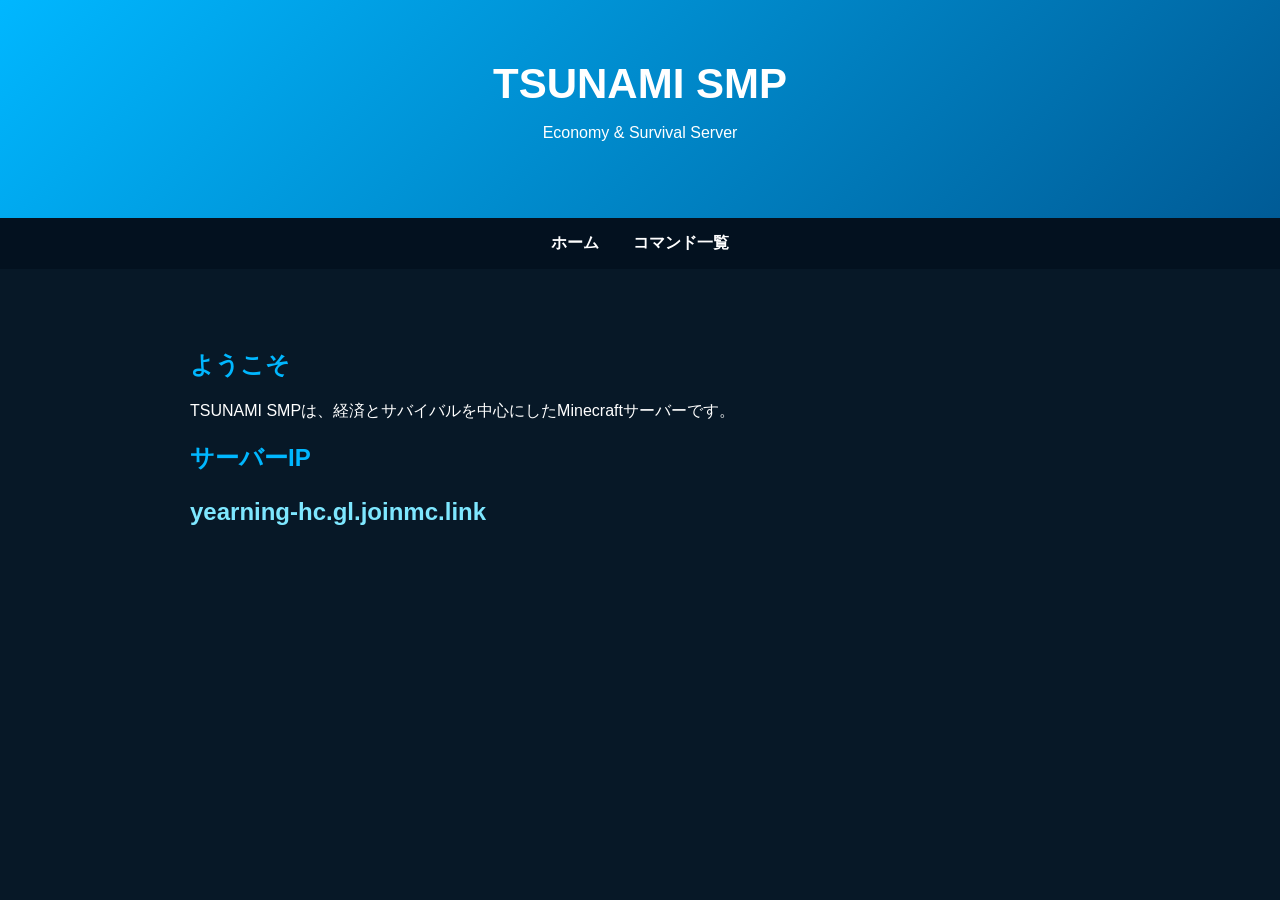
==== index.html @ c39509bc "Add files via upload" ====
<!DOCTYPE html>
<html lang="ja">
<head>
  <meta charset="UTF-8">
  <title>TSUNAMI SMP</title>
  <link rel="stylesheet" href="style.css">
</head>
<body>
  <header>
    <h1>TSUNAMI SMP</h1>
    <p>Economy & Survival Server</p>
  </header>

  <nav>
    <a href="index.html">ホーム</a>
    <a href="commands.html">コマンド一覧</a>
  </nav>

  <main>
    <h2>ようこそ</h2>
    <p>TSUNAMI SMPは、経済とサバイバルを中心にしたMinecraftサーバーです。</p>

    <h2>サーバーIP</h2>
    <p class="ip">yearning-hc.gl.joinmc.link</p>
  </main>
</body>
</html>
---- style.css ----
body {
  margin: 0;
  font-family: sans-serif;
  background: #071827;
  color: white;
}

header {
  text-align: center;
  padding: 60px 20px;
  background: linear-gradient(135deg, #00b7ff, #005b96);
}

header h1 {
  margin: 0;
  font-size: 42px;
}

nav {
  background: #03111f;
  padding: 15px;
  text-align: center;
}

nav a {
  color: white;
  margin: 0 15px;
  text-decoration: none;
  font-weight: bold;
}

main {
  max-width: 900px;
  margin: 40px auto;
  padding: 20px;
}

h2 {
  color: #00b7ff;
}

.ip {
  font-size: 24px;
  font-weight: bold;
  color: #7ee7ff;
}

table {
  width: 100%;
  border-collapse: collapse;
  background: #0b2438;
}

th, td {
  border: 1px solid #1e5b7a;
  padding: 12px;
}

th {
  background: #0077aa;
}
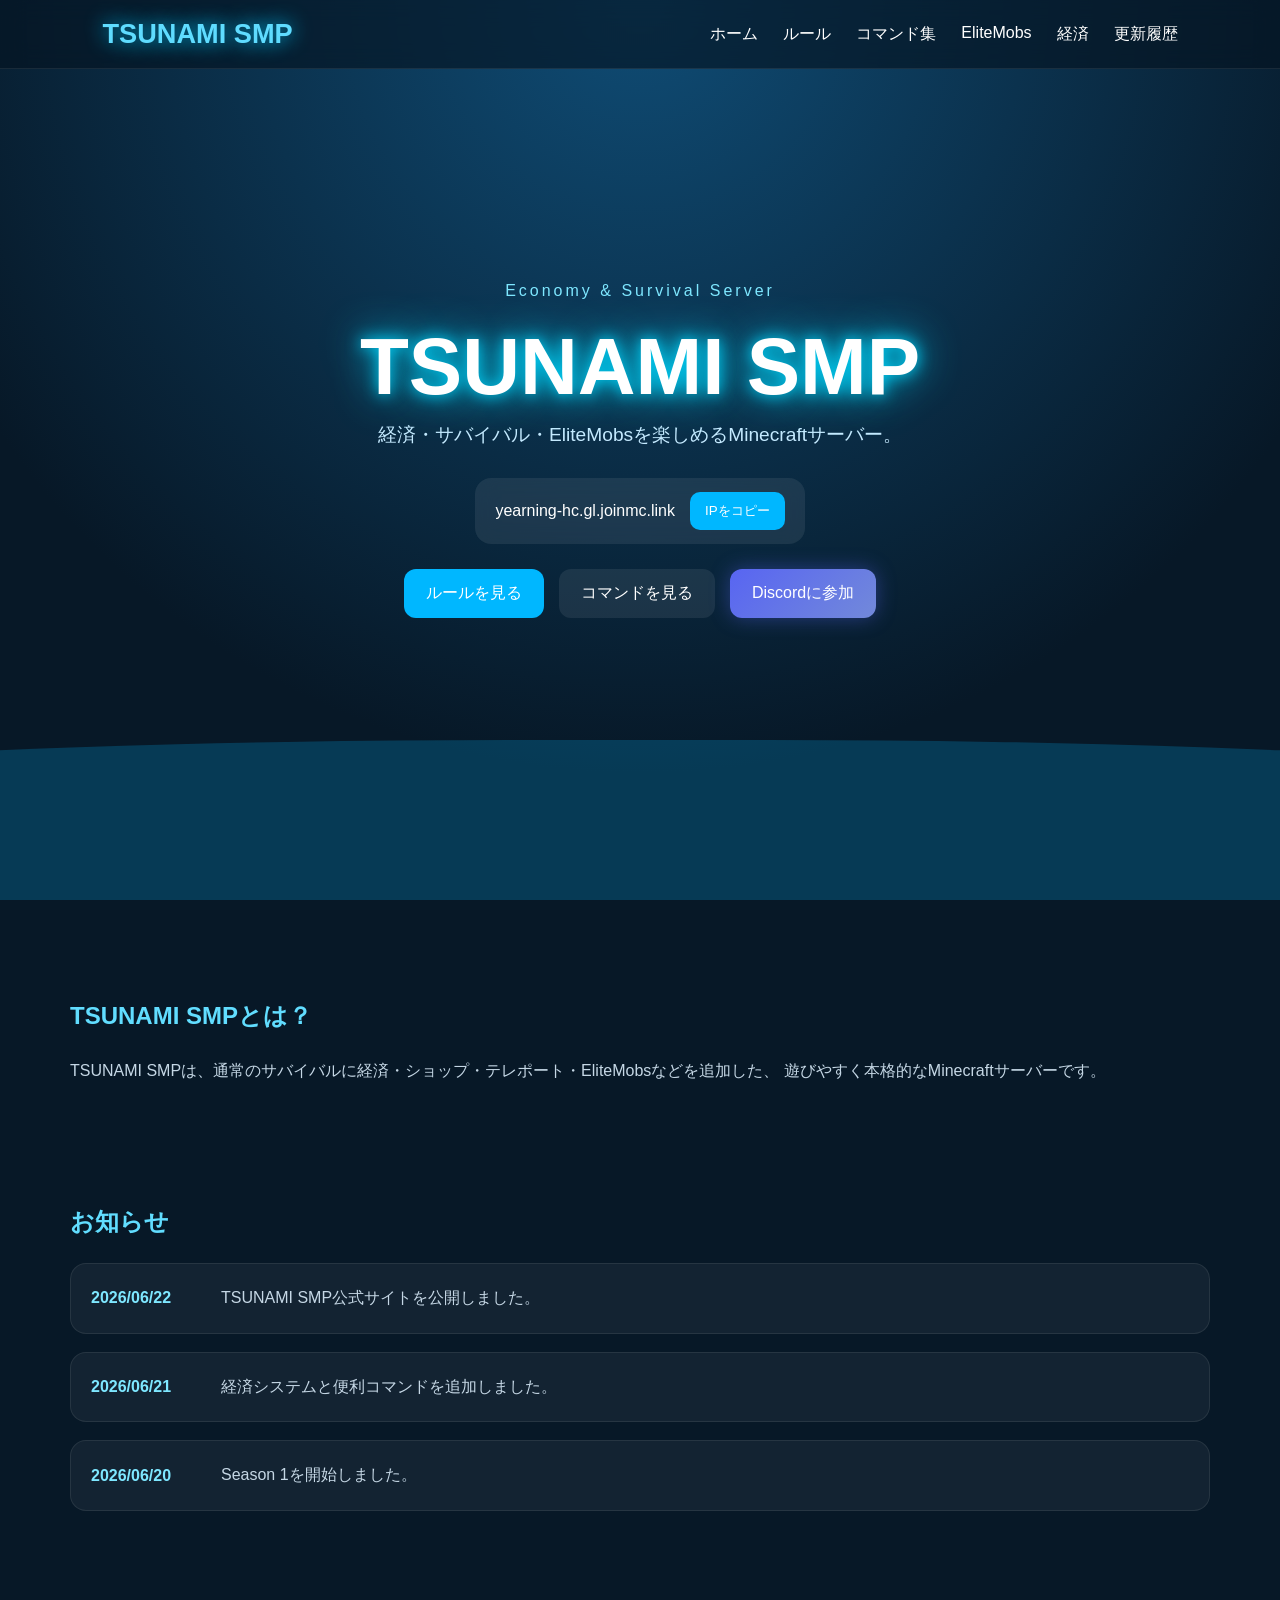
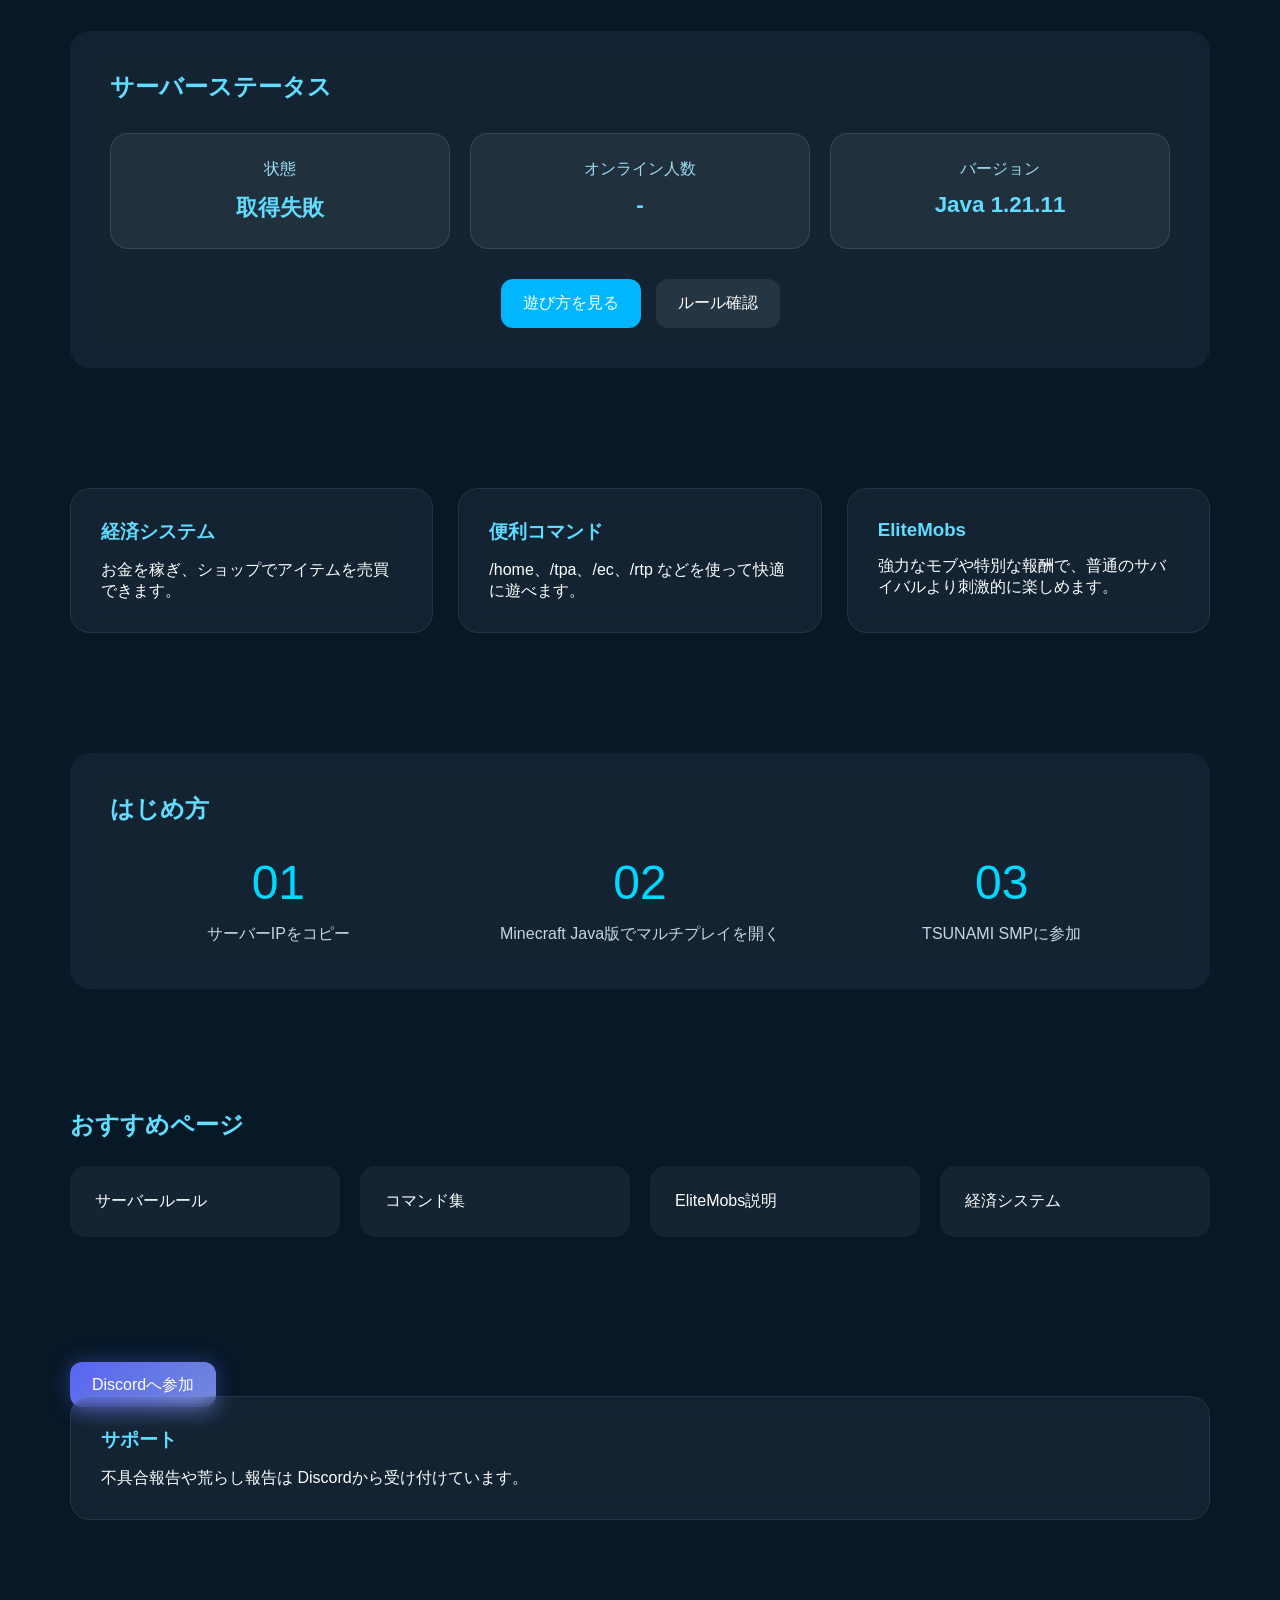
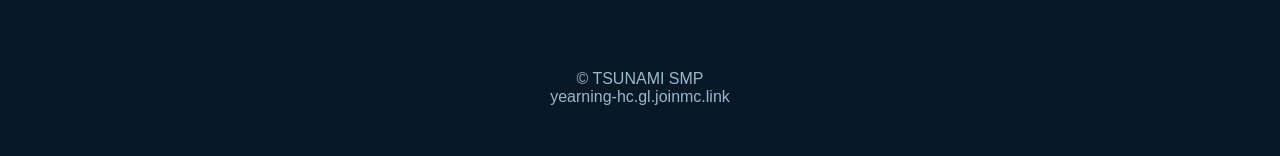
==== commit 4bbbaff1: "Add files via upload" ====
--- a/index.html
+++ b/index.html
@@ -2,26 +2,191 @@
 <html lang="ja">
 <head>
   <meta charset="UTF-8">
+  <meta name="viewport" content="width=device-width, initial-scale=1.0">
   <title>TSUNAMI SMP</title>
   <link rel="stylesheet" href="style.css">
 </head>
 <body>
-  <header>
-    <h1>TSUNAMI SMP</h1>
-    <p>Economy & Survival Server</p>
+
+  <header class="site-header">
+    <div class="logo">TSUNAMI SMP</div>
+
+    <nav class="nav">
+      <a href="index.html">ホーム</a>
+      <a href="rules.html">ルール</a>
+      <a href="commands.html">コマンド集</a>
+      <a href="elitemobs.html">EliteMobs</a>
+      <a href="economy.html">経済</a>
+      <a href="updates.html">更新履歴</a>
+    </nav>
   </header>
 
-  <nav>
-    <a href="index.html">ホーム</a>
-    <a href="commands.html">コマンド一覧</a>
-  </nav>
+  <section class="hero">
+    <div class="wave wave1"></div>
+    <div class="wave wave2"></div>
+
+    <div class="hero-content reveal">
+      <p class="server-label">Economy & Survival Server</p>
+      <h1>TSUNAMI SMP</h1>
+      <p class="hero-text">
+        経済・サバイバル・EliteMobsを楽しめるMinecraftサーバー。
+      </p>
+
+      <div class="ip-box">
+        <span id="server-ip">yearning-hc.gl.joinmc.link</span>
+        <button onclick="copyIP()">IPをコピー</button>
+      </div>
+
+      <div class="hero-buttons">
+    <a href="rules.html" class="btn primary">
+        ルールを見る
+    </a>
+
+    <a href="commands.html" class="btn secondary">
+        コマンドを見る
+    </a>
+
+    <a href="https://discord.gg/b72mPS58dR"
+       target="_blank"
+       class="btn discord-btn">
+        Discordに参加
+    </a></div>
+    </div>
+  </section>
 
   <main>
-    <h2>ようこそ</h2>
-    <p>TSUNAMI SMPは、経済とサバイバルを中心にしたMinecraftサーバーです。</p>
 
-    <h2>サーバーIP</h2>
-    <p class="ip">yearning-hc.gl.joinmc.link</p>
+    <section class="section reveal">
+      <h2>TSUNAMI SMPとは？</h2>
+      <p>
+        TSUNAMI SMPは、通常のサバイバルに経済・ショップ・テレポート・EliteMobsなどを追加した、
+        遊びやすく本格的なMinecraftサーバーです。
+      </p>
+    </section>
+
+<section class="section reveal">
+  <h2>お知らせ</h2>
+
+  <div class="news-box">
+    <div class="news-item">
+      <span>2026/06/22</span>
+      <p>TSUNAMI SMP公式サイトを公開しました。</p>
+    </div>
+
+    <div class="news-item">
+      <span>2026/06/21</span>
+      <p>経済システムと便利コマンドを追加しました。</p>
+    </div>
+
+    <div class="news-item">
+      <span>2026/06/20</span>
+      <p>Season 1を開始しました。</p>
+    </div>
+  </div>
+</section>
+
+<section class="section glass reveal">
+  <h2>サーバーステータス</h2>
+
+  <div class="status-grid">
+    <div class="status-card">
+      <span class="status-label">状態</span>
+      <strong id="server-status">取得中...</strong>
+    </div>
+
+    <div class="status-card">
+      <span class="status-label">オンライン人数</span>
+      <strong id="server-players">取得中...</strong>
+    </div>
+
+    <div class="status-card">
+      <span class="status-label">バージョン</span>
+      <strong>Java 1.21.11</strong>
+    </div>
+  </div>
+
+  <div class="join-actions">
+    <a href="commands.html" class="btn primary">遊び方を見る</a>
+    <a href="rules.html" class="btn secondary">ルール確認</a>
+  </div>
+</section>
+
+    <section class="cards">
+      <div class="card reveal">
+        <h3>経済システム</h3>
+        <p>お金を稼ぎ、ショップでアイテムを売買できます。</p>
+      </div>
+
+      <div class="card reveal">
+        <h3>便利コマンド</h3>
+        <p>/home、/tpa、/ec、/rtp などを使って快適に遊べます。</p>
+      </div>
+
+      <div class="card reveal">
+        <h3>EliteMobs</h3>
+        <p>強力なモブや特別な報酬で、普通のサバイバルより刺激的に楽しめます。</p>
+      </div>
+    </section>
+
+    <section class="section glass reveal">
+      <h2>はじめ方</h2>
+
+      <div class="steps">
+        <div>
+          <span>01</span>
+          <p>サーバーIPをコピー</p>
+        </div>
+        <div>
+          <span>02</span>
+          <p>Minecraft Java版でマルチプレイを開く</p>
+        </div>
+        <div>
+          <span>03</span>
+          <p>TSUNAMI SMPに参加</p>
+        </div>
+      </div>
+    </section>
+
+    <section class="section reveal">
+      <h2>おすすめページ</h2>
+
+      <div class="link-grid">
+        <a href="rules.html">サーバールール</a>
+        <a href="commands.html">コマンド集</a>
+        <a href="elitemobs.html">EliteMobs説明</a>
+        <a href="economy.html">経済システム</a>
+      </div>
+    </section>
+
+        <br>
+
+            <a href="https://discord.gg/b72mPS58dR"
+               target="_blank"
+               class="btn discord-btn">
+                Discordへ参加
+            </a>
+        </div>
+
+        <div class="card">
+            <h3>サポート</h3>
+
+            <p>
+                不具合報告や荒らし報告は
+                Discordから受け付けています。
+            </p>
+        </div>
+
+    </div>
+
+</section>
+
   </main>
+
+  <footer>
+    <p>© TSUNAMI SMP</p>
+    <p>yearning-hc.gl.joinmc.link</p>
+  </footer>
+
+  <script src="script.js"></script>
 </body>
 </html>
--- a/style.css
+++ b/style.css
@@ -1,61 +1,662 @@
+* {
+    margin: 0;
+    padding: 0;
+    box-sizing: border-box;
+}
+
+html {
+    scroll-behavior: smooth;
+}
+
 body {
-  margin: 0;
-  font-family: sans-serif;
-  background: #071827;
-  color: white;
-}
-
-header {
-  text-align: center;
-  padding: 60px 20px;
-  background: linear-gradient(135deg, #00b7ff, #005b96);
-}
-
-header h1 {
-  margin: 0;
-  font-size: 42px;
-}
-
-nav {
-  background: #03111f;
-  padding: 15px;
-  text-align: center;
-}
-
-nav a {
-  color: white;
-  margin: 0 15px;
-  text-decoration: none;
-  font-weight: bold;
-}
+    font-family: "Segoe UI", sans-serif;
+    background: #071827;
+    color: white;
+    overflow-x: hidden;
+}
+
+/* ===== ヘッダー ===== */
+
+.site-header {
+    position: fixed;
+    top: 0;
+    width: 100%;
+    backdrop-filter: blur(12px);
+    background: rgba(5, 20, 35, 0.65);
+    border-bottom: 1px solid rgba(255,255,255,0.08);
+    z-index: 1000;
+
+    display: flex;
+    justify-content: space-between;
+    align-items: center;
+
+    padding: 18px 8%;
+}
+
+.logo {
+    font-size: 1.7rem;
+    font-weight: bold;
+    color: #5fdcff;
+    text-shadow: 0 0 20px #00c8ff;
+}
+
+.nav {
+    display: flex;
+    gap: 25px;
+}
+
+.nav a {
+    text-decoration: none;
+    color: white;
+    transition: 0.3s;
+}
+
+.nav a:hover {
+    color: #5fdcff;
+}
+
+/* ===== ヒーロー ===== */
+
+.hero {
+    position: relative;
+    height: 100vh;
+
+    display: flex;
+    align-items: center;
+    justify-content: center;
+
+    text-align: center;
+
+    overflow: hidden;
+
+    background:
+        radial-gradient(circle at top, #0f4c75, #071827 70%);
+}
+
+.hero-content {
+    position: relative;
+    z-index: 10;
+}
+
+.server-label {
+    color: #7ee7ff;
+    letter-spacing: 3px;
+    margin-bottom: 15px;
+}
+
+.hero h1 {
+    font-size: 5rem;
+    margin-bottom: 15px;
+
+    text-shadow:
+        0 0 15px #00d9ff,
+        0 0 40px #00d9ff;
+}
+
+.hero-text {
+    color: #c5eaff;
+    font-size: 1.2rem;
+    margin-bottom: 30px;
+}
+
+/* ===== 波アニメーション ===== */
+
+.wave {
+    position: absolute;
+    width: 200%;
+    height: 220px;
+
+    left: -50%;
+    bottom: -60px;
+
+    border-radius: 45%;
+
+    background: rgba(0, 183, 255, 0.15);
+}
+
+.wave1 {
+    animation: waveMove 16s linear infinite;
+}
+
+.wave2 {
+    animation: waveMove 28s linear infinite reverse;
+    background: rgba(0, 183, 255, 0.08);
+}
+
+@keyframes waveMove {
+    from {
+        transform: rotate(0deg);
+    }
+
+    to {
+        transform: rotate(360deg);
+    }
+}
+
+/* ===== IPボックス ===== */
+
+.ip-box {
+    display: inline-flex;
+    gap: 15px;
+    align-items: center;
+
+    padding: 14px 20px;
+
+    border-radius: 16px;
+
+    background: rgba(255,255,255,0.08);
+    backdrop-filter: blur(10px);
+
+    margin-bottom: 25px;
+}
+
+.ip-box button {
+    border: none;
+    padding: 10px 15px;
+
+    border-radius: 10px;
+
+    background: #00b7ff;
+    color: white;
+    cursor: pointer;
+
+    transition: 0.3s;
+}
+
+.ip-box button:hover {
+    transform: scale(1.05);
+}
+
+/* ===== ボタン ===== */
+
+.hero-buttons {
+    display: flex;
+    justify-content: center;
+    gap: 15px;
+}
+
+.btn {
+    padding: 14px 22px;
+    border-radius: 12px;
+
+    text-decoration: none;
+    transition: 0.3s;
+}
+
+.primary {
+    background: #00b7ff;
+    color: white;
+}
+
+.secondary {
+    background: rgba(255,255,255,0.08);
+    color: white;
+}
+
+.btn:hover {
+    transform: translateY(-4px);
+}
+
+/* ===== メイン ===== */
 
 main {
-  max-width: 900px;
-  margin: 40px auto;
-  padding: 20px;
-}
-
-h2 {
-  color: #00b7ff;
-}
-
-.ip {
-  font-size: 24px;
-  font-weight: bold;
-  color: #7ee7ff;
-}
-
-table {
-  width: 100%;
-  border-collapse: collapse;
-  background: #0b2438;
-}
-
-th, td {
-  border: 1px solid #1e5b7a;
-  padding: 12px;
-}
-
-th {
-  background: #0077aa;
+    max-width: 1200px;
+    margin: auto;
+    padding: 100px 30px;
+}
+
+.section {
+    margin-bottom: 120px;
+}
+
+.section h2 {
+    margin-bottom: 25px;
+    color: #61ddff;
+}
+
+.section p {
+    color: #c5d7e5;
+    line-height: 1.8;
+}
+
+/* ===== カード ===== */
+
+.cards {
+    display: grid;
+    grid-template-columns: repeat(auto-fit,minmax(250px,1fr));
+    gap: 25px;
+
+    margin-bottom: 120px;
+}
+
+.card {
+    background: rgba(255,255,255,0.05);
+
+    backdrop-filter: blur(10px);
+
+    border: 1px solid rgba(255,255,255,0.08);
+
+    border-radius: 20px;
+
+    padding: 30px;
+
+    transition: 0.3s;
+}
+
+.card:hover {
+    transform: translateY(-8px);
+}
+
+.card h3 {
+    margin-bottom: 15px;
+    color: #5fdcff;
+}
+
+/* ===== ガラスUI ===== */
+
+.glass {
+    background: rgba(255,255,255,0.05);
+
+    backdrop-filter: blur(12px);
+
+    border-radius: 20px;
+
+    padding: 40px;
+}
+
+/* ===== ステップ ===== */
+
+.steps {
+    display: flex;
+    justify-content: space-between;
+    gap: 25px;
+    margin-top: 30px;
+}
+
+.steps div {
+    flex: 1;
+    text-align: center;
+}
+
+.steps span {
+    font-size: 3rem;
+    color: #00d9ff;
+    display: block;
+    margin-bottom: 10px;
+}
+
+/* ===== リンク ===== */
+
+.link-grid {
+    display: grid;
+    grid-template-columns: repeat(auto-fit,minmax(250px,1fr));
+    gap: 20px;
+}
+
+.link-grid a {
+    text-decoration: none;
+    color: white;
+
+    background: rgba(255,255,255,0.05);
+
+    border-radius: 15px;
+
+    padding: 25px;
+
+    transition: 0.3s;
+}
+
+.link-grid a:hover {
+    transform: translateY(-5px);
+    background: rgba(0,183,255,0.15);
+}
+
+/* ===== フッター ===== */
+
+footer {
+    text-align: center;
+    padding: 50px;
+
+    color: #9ab8d0;
+}
+
+/* ===== スクロールアニメーション ===== */
+
+.reveal {
+    opacity: 0;
+    transform: translateY(50px);
+    transition: 1s;
+}
+
+.reveal.active {
+    opacity: 1;
+    transform: translateY(0);
+}
+
+/* ===== スマホ ===== */
+
+@media(max-width:900px) {
+
+    .hero h1 {
+        font-size: 3rem;
+    }
+
+    .steps {
+        flex-direction: column;
+    }
+
+    .nav {
+        display: none;
+    }
+
+}
+
+/* ===== Command Page ===== */
+
+.command-search {
+
+    width: 100%;
+    padding: 16px;
+
+    border: none;
+    border-radius: 12px;
+
+    background: rgba(255,255,255,0.08);
+    color: white;
+
+    font-size: 1rem;
+
+    outline: none;
+}
+
+.command-grid {
+
+    display: grid;
+
+    grid-template-columns:
+    repeat(auto-fit,minmax(250px,1fr));
+
+    gap: 20px;
+}
+
+.command-card {
+
+    background:
+    rgba(255,255,255,0.05);
+
+    border:
+    1px solid rgba(255,255,255,0.08);
+
+    border-radius: 18px;
+
+    padding: 25px;
+
+    transition: 0.3s;
+}
+
+.command-card:hover {
+
+    transform: translateY(-6px);
+
+    background:
+    rgba(0,183,255,0.15);
+}
+
+.command-card h3 {
+
+    color: #5fdcff;
+    margin-bottom: 10px;
+}
+
+/* ===== Server Status ===== */
+
+.status-grid {
+    display: grid;
+    grid-template-columns: repeat(auto-fit,minmax(220px,1fr));
+    gap: 20px;
+    margin-top: 30px;
+}
+
+.status-card {
+    background: rgba(255,255,255,0.06);
+    border: 1px solid rgba(255,255,255,0.1);
+    border-radius: 18px;
+    padding: 25px;
+    text-align: center;
+    transition: 0.3s;
+}
+
+.status-card:hover {
+    transform: translateY(-6px);
+    background: rgba(0,183,255,0.14);
+}
+
+.status-label {
+    display: block;
+    color: #9edff5;
+    margin-bottom: 12px;
+}
+
+.status-card strong {
+    font-size: 1.4rem;
+    color: #5fdcff;
+}
+
+.join-actions {
+    margin-top: 30px;
+    display: flex;
+    gap: 15px;
+    justify-content: center;
+    flex-wrap: wrap;
+}
+
+/* ===== Features ===== */
+
+.feature-grid {
+    display: grid;
+    grid-template-columns: repeat(auto-fit,minmax(260px,1fr));
+    gap: 25px;
+}
+
+.feature-card {
+    position: relative;
+    overflow: hidden;
+
+    background: rgba(255,255,255,0.05);
+    border: 1px solid rgba(255,255,255,0.08);
+    border-radius: 22px;
+
+    padding: 35px;
+
+    transition: 0.35s;
+}
+
+.feature-card::before {
+    content: "";
+
+    position: absolute;
+    top: -50%;
+    left: -50%;
+
+    width: 200%;
+    height: 200%;
+
+    background: linear-gradient(
+        120deg,
+        transparent,
+        rgba(0,183,255,0.18),
+        transparent
+    );
+
+    transform: rotate(25deg) translateX(-100%);
+    transition: 0.6s;
+}
+
+.feature-card:hover::before {
+    transform: rotate(25deg) translateX(100%);
+}
+
+.feature-card:hover {
+    transform: translateY(-8px);
+}
+
+.feature-icon {
+    font-size: 2.4rem;
+    margin-bottom: 15px;
+}
+
+.feature-card h3 {
+    color: #5fdcff;
+    margin-bottom: 12px;
+}
+
+/* ===== Beginner Guide ===== */
+
+.guide-list {
+    display: grid;
+    gap: 18px;
+    margin-top: 25px;
+}
+
+.guide-list div {
+    background: rgba(255,255,255,0.05);
+    border-left: 4px solid #00b7ff;
+    border-radius: 14px;
+
+    padding: 20px;
+
+    transition: 0.3s;
+}
+
+.guide-list div:hover {
+    transform: translateX(8px);
+    background: rgba(0,183,255,0.12);
+}
+
+.guide-list h3 {
+    color: #5fdcff;
+    margin-bottom: 8px;
+}
+
+/* ===== News ===== */
+
+.news-box {
+    display: grid;
+    gap: 18px;
+}
+
+.news-item {
+    display: flex;
+    gap: 20px;
+    align-items: center;
+
+    background: rgba(255,255,255,0.05);
+    border: 1px solid rgba(255,255,255,0.08);
+    border-radius: 16px;
+
+    padding: 20px;
+
+    transition: 0.3s;
+}
+
+.news-item:hover {
+    transform: translateY(-5px);
+    background: rgba(0,183,255,0.12);
+}
+
+.news-item span {
+    color: #7ee7ff;
+    font-weight: bold;
+    min-width: 110px;
+}
+
+@media(max-width:700px) {
+    .news-item {
+        flex-direction: column;
+        align-items: flex-start;
+    }
+}
+
+/* ===== Discord Button ===== */
+
+.discord-btn {
+
+    background:
+    linear-gradient(
+        135deg,
+        #5865F2,
+        #7289DA
+    );
+
+    color: white;
+
+    box-shadow:
+    0 0 20px rgba(88,101,242,0.4);
+}
+
+.discord-btn:hover {
+
+    transform:
+    translateY(-4px);
+
+    box-shadow:
+    0 0 35px rgba(88,101,242,0.7);
+}
+
+/* ===== 下層ページ共通 ===== */
+
+.page-hero {
+    position: relative;
+    min-height: 55vh;
+
+    display: flex;
+    align-items: center;
+    justify-content: center;
+
+    text-align: center;
+
+    background:
+        radial-gradient(circle at top, #0f4c75, #071827 75%);
+}
+
+/* ===== ルールページ ===== */
+
+.rule-list {
+    display: grid;
+    gap: 20px;
+}
+
+.rule-item {
+    background: rgba(255,255,255,0.05);
+
+    border: 1px solid rgba(255,255,255,0.08);
+
+    border-radius: 16px;
+
+    padding: 25px;
+
+    transition: 0.3s;
+}
+
+.rule-item:hover {
+    transform: translateX(8px);
+    background: rgba(0,183,255,0.12);
+}
+
+.rule-item h3 {
+    color: #5fdcff;
+    margin-bottom: 10px;
+}
+
+.normal-list {
+    list-style: none;
+    display: grid;
+    gap: 15px;
+}
+
+.normal-list li {
+    background: rgba(255,255,255,0.05);
+    border-left: 4px solid #00b7ff;
+    padding: 15px 20px;
+    border-radius: 10px;
 }
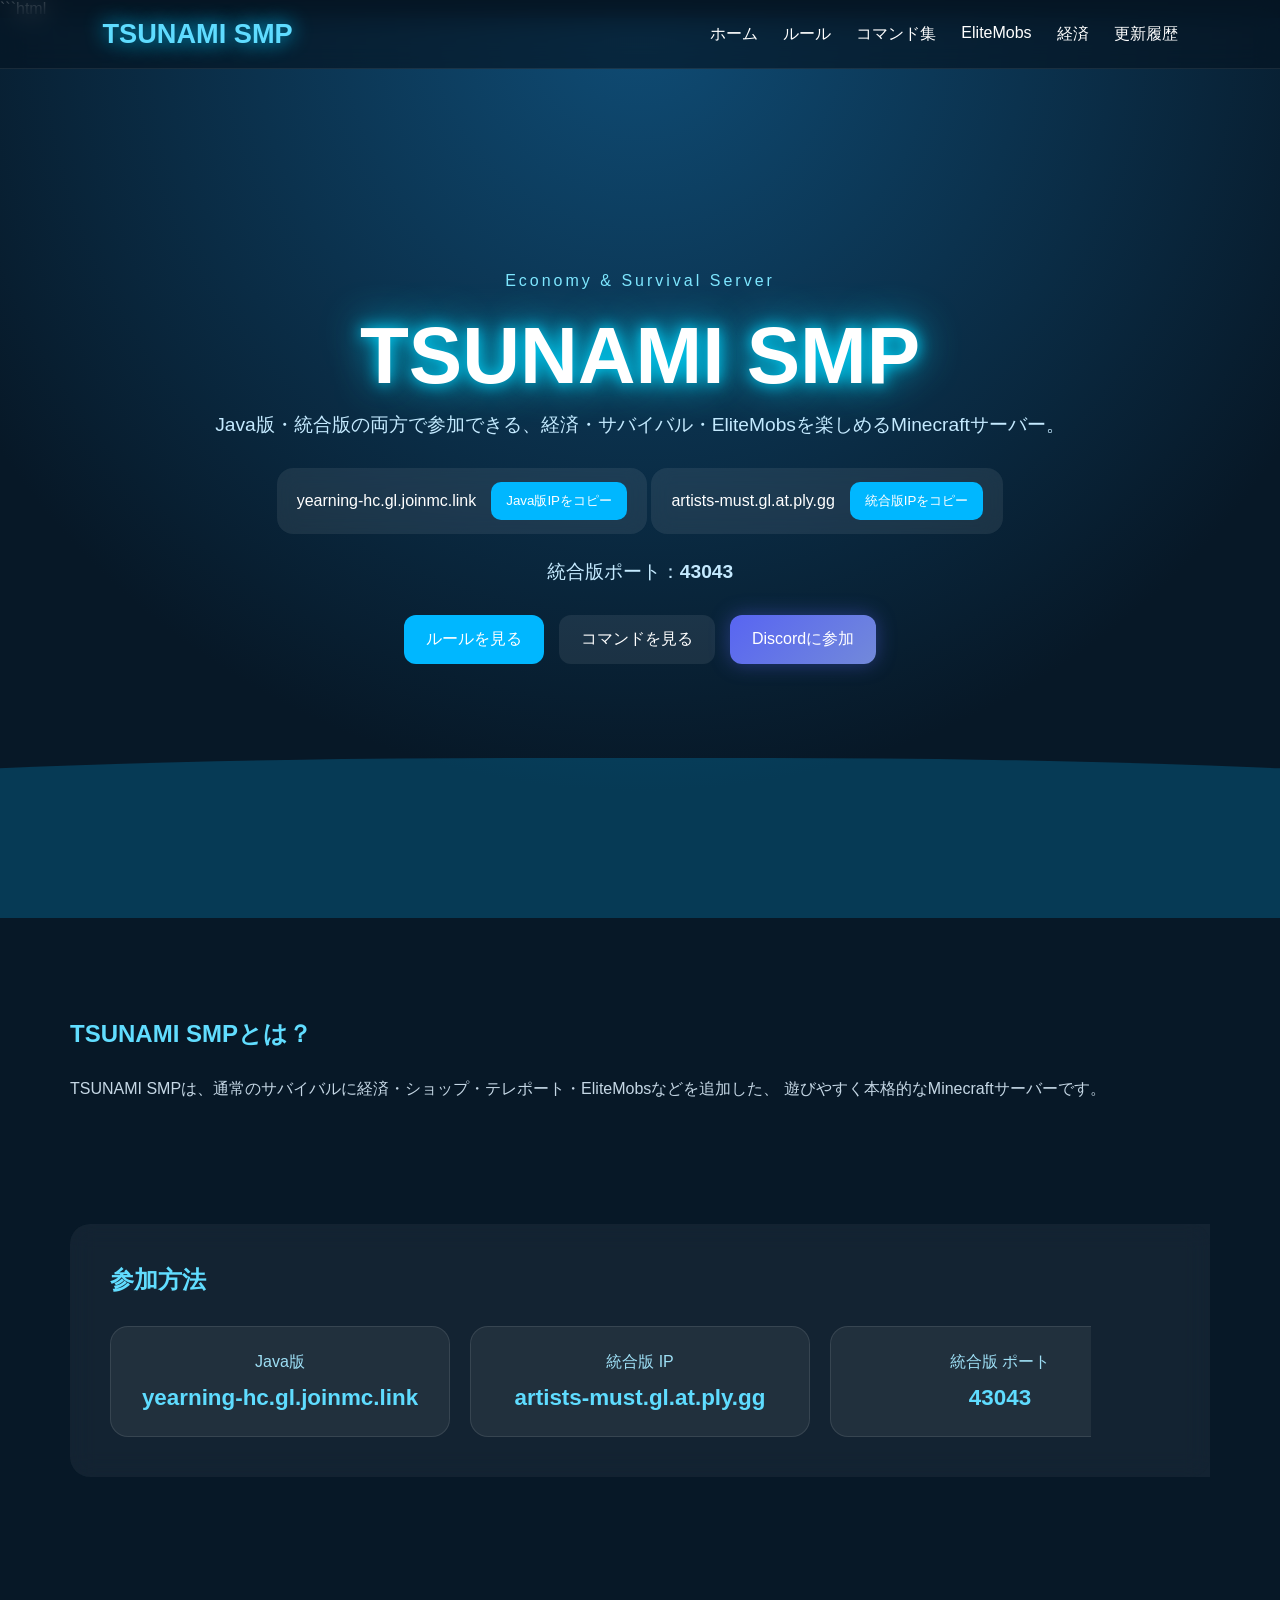
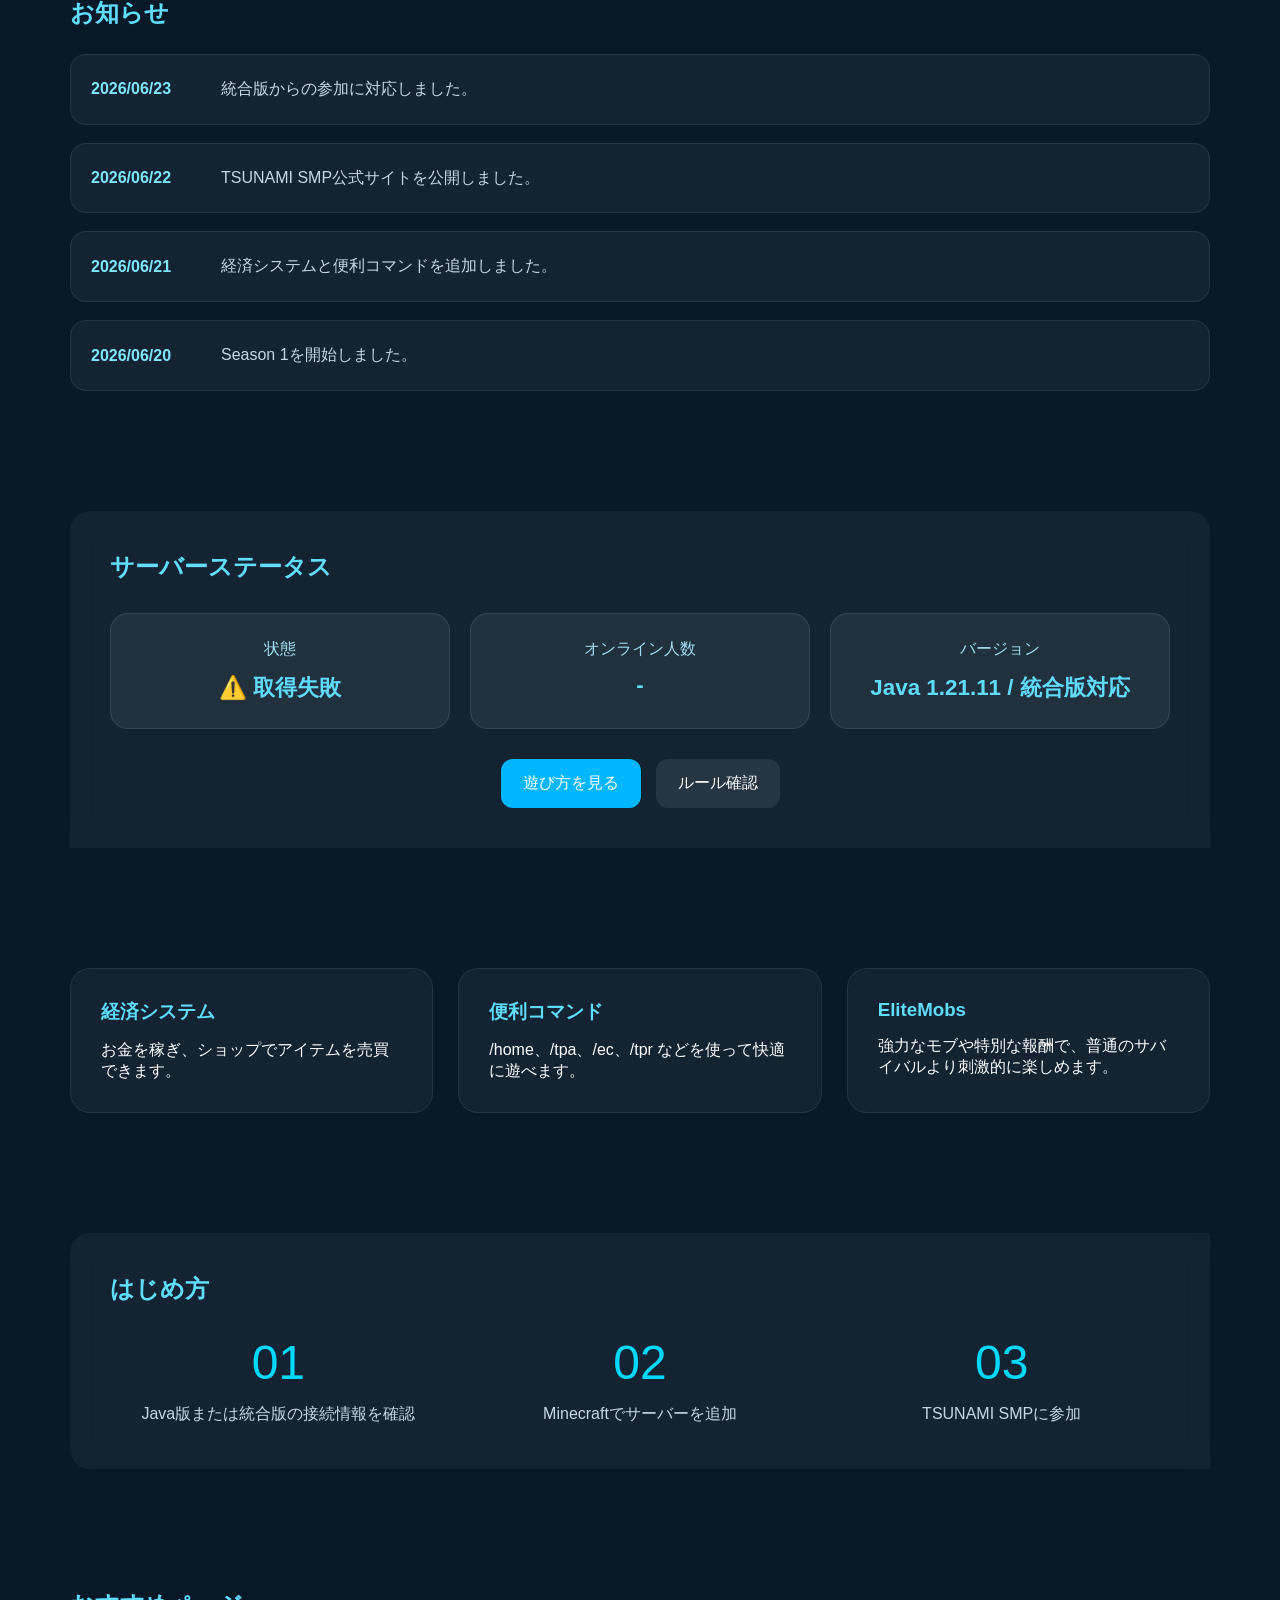
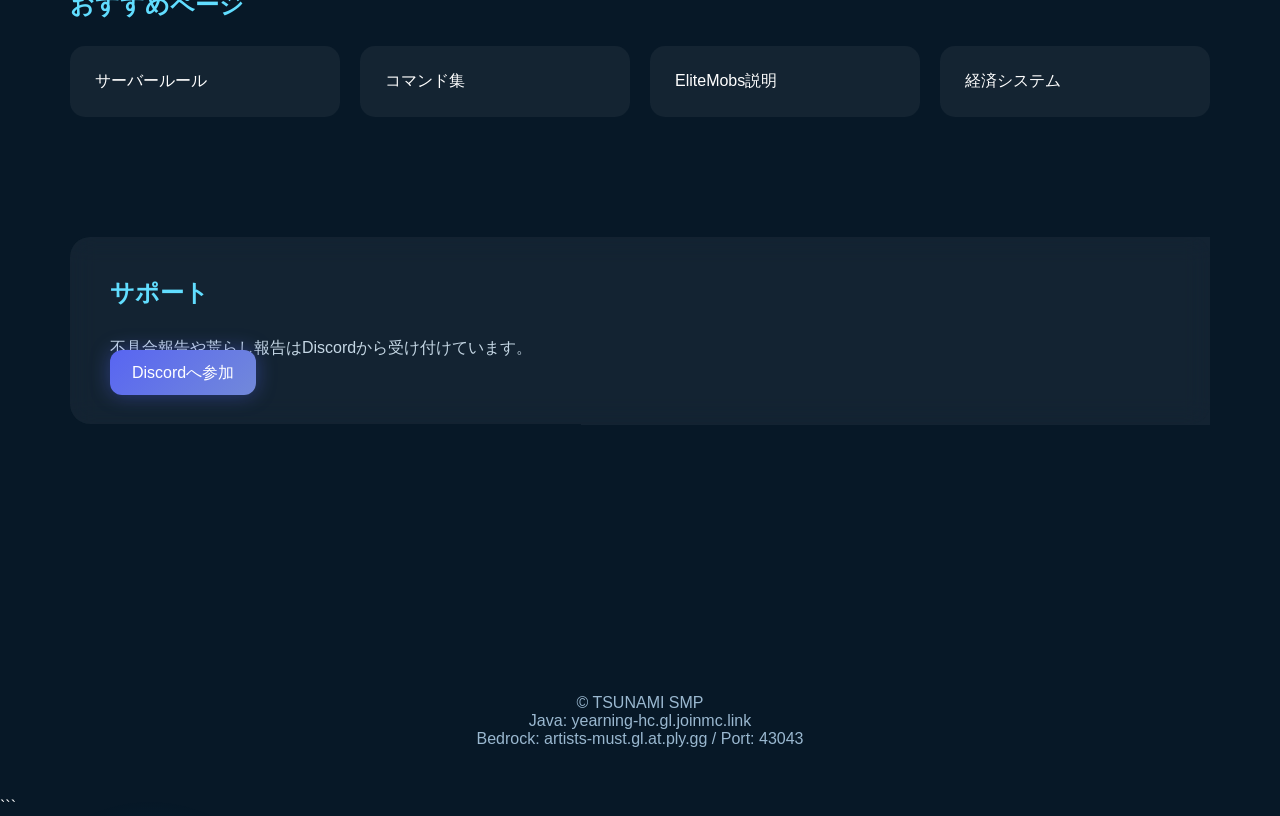
==== commit 6441aa1e: "Add files via upload" ====
--- a/index.html
+++ b/index.html
@@ -1,3 +1,4 @@
+```html
 <!DOCTYPE html>
 <html lang="ja">
 <head>
@@ -29,28 +30,28 @@
       <p class="server-label">Economy & Survival Server</p>
       <h1>TSUNAMI SMP</h1>
       <p class="hero-text">
-        経済・サバイバル・EliteMobsを楽しめるMinecraftサーバー。
+        Java版・統合版の両方で参加できる、経済・サバイバル・EliteMobsを楽しめるMinecraftサーバー。
       </p>
 
       <div class="ip-box">
         <span id="server-ip">yearning-hc.gl.joinmc.link</span>
-        <button onclick="copyIP()">IPをコピー</button>
-      </div>
+        <button onclick="copyIP()">Java版IPをコピー</button>
+      </div>
+
+      <div class="ip-box">
+        <span id="bedrock-ip">artists-must.gl.at.ply.gg</span>
+        <button onclick="copyBedrockIP()">統合版IPをコピー</button>
+      </div>
+
+      <p class="hero-text">
+        統合版ポート：<strong>43043</strong>
+      </p>
 
       <div class="hero-buttons">
-    <a href="rules.html" class="btn primary">
-        ルールを見る
-    </a>
-
-    <a href="commands.html" class="btn secondary">
-        コマンドを見る
-    </a>
-
-    <a href="https://discord.gg/b72mPS58dR"
-       target="_blank"
-       class="btn discord-btn">
-        Discordに参加
-    </a></div>
+        <a href="rules.html" class="btn primary">ルールを見る</a>
+        <a href="commands.html" class="btn secondary">コマンドを見る</a>
+        <a href="https://discord.gg/b72mPS58dR" target="_blank" class="btn discord-btn">Discordに参加</a>
+      </div>
     </div>
   </section>
 
@@ -64,52 +65,78 @@
       </p>
     </section>
 
-<section class="section reveal">
-  <h2>お知らせ</h2>
-
-  <div class="news-box">
-    <div class="news-item">
-      <span>2026/06/22</span>
-      <p>TSUNAMI SMP公式サイトを公開しました。</p>
-    </div>
-
-    <div class="news-item">
-      <span>2026/06/21</span>
-      <p>経済システムと便利コマンドを追加しました。</p>
-    </div>
-
-    <div class="news-item">
-      <span>2026/06/20</span>
-      <p>Season 1を開始しました。</p>
-    </div>
-  </div>
-</section>
-
-<section class="section glass reveal">
-  <h2>サーバーステータス</h2>
-
-  <div class="status-grid">
-    <div class="status-card">
-      <span class="status-label">状態</span>
-      <strong id="server-status">取得中...</strong>
-    </div>
-
-    <div class="status-card">
-      <span class="status-label">オンライン人数</span>
-      <strong id="server-players">取得中...</strong>
-    </div>
-
-    <div class="status-card">
-      <span class="status-label">バージョン</span>
-      <strong>Java 1.21.11</strong>
-    </div>
-  </div>
-
-  <div class="join-actions">
-    <a href="commands.html" class="btn primary">遊び方を見る</a>
-    <a href="rules.html" class="btn secondary">ルール確認</a>
-  </div>
-</section>
+    <section class="section glass reveal">
+      <h2>参加方法</h2>
+
+      <div class="status-grid">
+        <div class="status-card">
+          <span class="status-label">Java版</span>
+          <strong>yearning-hc.gl.joinmc.link</strong>
+        </div>
+
+        <div class="status-card">
+          <span class="status-label">統合版 IP</span>
+          <strong>artists-must.gl.at.ply.gg</strong>
+        </div>
+
+        <div class="status-card">
+          <span class="status-label">統合版 ポート</span>
+          <strong>43043</strong>
+        </div>
+      </div>
+    </section>
+
+    <section class="section reveal">
+      <h2>お知らせ</h2>
+
+      <div class="news-box">
+        <div class="news-item">
+          <span>2026/06/23</span>
+          <p>統合版からの参加に対応しました。</p>
+        </div>
+
+        <div class="news-item">
+          <span>2026/06/22</span>
+          <p>TSUNAMI SMP公式サイトを公開しました。</p>
+        </div>
+
+        <div class="news-item">
+          <span>2026/06/21</span>
+          <p>経済システムと便利コマンドを追加しました。</p>
+        </div>
+
+        <div class="news-item">
+          <span>2026/06/20</span>
+          <p>Season 1を開始しました。</p>
+        </div>
+      </div>
+    </section>
+
+    <section class="section glass reveal">
+      <h2>サーバーステータス</h2>
+
+      <div class="status-grid">
+        <div class="status-card">
+          <span class="status-label">状態</span>
+          <strong id="server-status">取得中...</strong>
+        </div>
+
+        <div class="status-card">
+          <span class="status-label">オンライン人数</span>
+          <strong id="server-players">取得中...</strong>
+        </div>
+
+        <div class="status-card">
+          <span class="status-label">バージョン</span>
+          <strong>Java 1.21.11 / 統合版対応</strong>
+        </div>
+      </div>
+
+      <div class="join-actions">
+        <a href="commands.html" class="btn primary">遊び方を見る</a>
+        <a href="rules.html" class="btn secondary">ルール確認</a>
+      </div>
+    </section>
 
     <section class="cards">
       <div class="card reveal">
@@ -119,7 +146,7 @@
 
       <div class="card reveal">
         <h3>便利コマンド</h3>
-        <p>/home、/tpa、/ec、/rtp などを使って快適に遊べます。</p>
+        <p>/home、/tpa、/ec、/tpr などを使って快適に遊べます。</p>
       </div>
 
       <div class="card reveal">
@@ -134,11 +161,11 @@
       <div class="steps">
         <div>
           <span>01</span>
-          <p>サーバーIPをコピー</p>
+          <p>Java版または統合版の接続情報を確認</p>
         </div>
         <div>
           <span>02</span>
-          <p>Minecraft Java版でマルチプレイを開く</p>
+          <p>Minecraftでサーバーを追加</p>
         </div>
         <div>
           <span>03</span>
@@ -158,35 +185,32 @@
       </div>
     </section>
 
-        <br>
-
-            <a href="https://discord.gg/b72mPS58dR"
-               target="_blank"
-               class="btn discord-btn">
-                Discordへ参加
-            </a>
-        </div>
-
-        <div class="card">
-            <h3>サポート</h3>
-
-            <p>
-                不具合報告や荒らし報告は
-                Discordから受け付けています。
-            </p>
-        </div>
-
-    </div>
-
-</section>
+    <section class="section glass reveal">
+      <h2>サポート</h2>
+      <p>
+        不具合報告や荒らし報告はDiscordから受け付けています。
+      </p>
+
+      <a href="https://discord.gg/b72mPS58dR" target="_blank" class="btn discord-btn">
+        Discordへ参加
+      </a>
+    </section>
 
   </main>
 
   <footer>
     <p>© TSUNAMI SMP</p>
-    <p>yearning-hc.gl.joinmc.link</p>
+    <p>Java: yearning-hc.gl.joinmc.link</p>
+    <p>Bedrock: artists-must.gl.at.ply.gg / Port: 43043</p>
   </footer>
 
   <script src="script.js"></script>
+  <script>
+    function copyBedrockIP() {
+      navigator.clipboard.writeText("artists-must.gl.at.ply.gg");
+      alert("統合版IPをコピーしました！");
+    }
+  </script>
 </body>
-</html>+</html>
+```
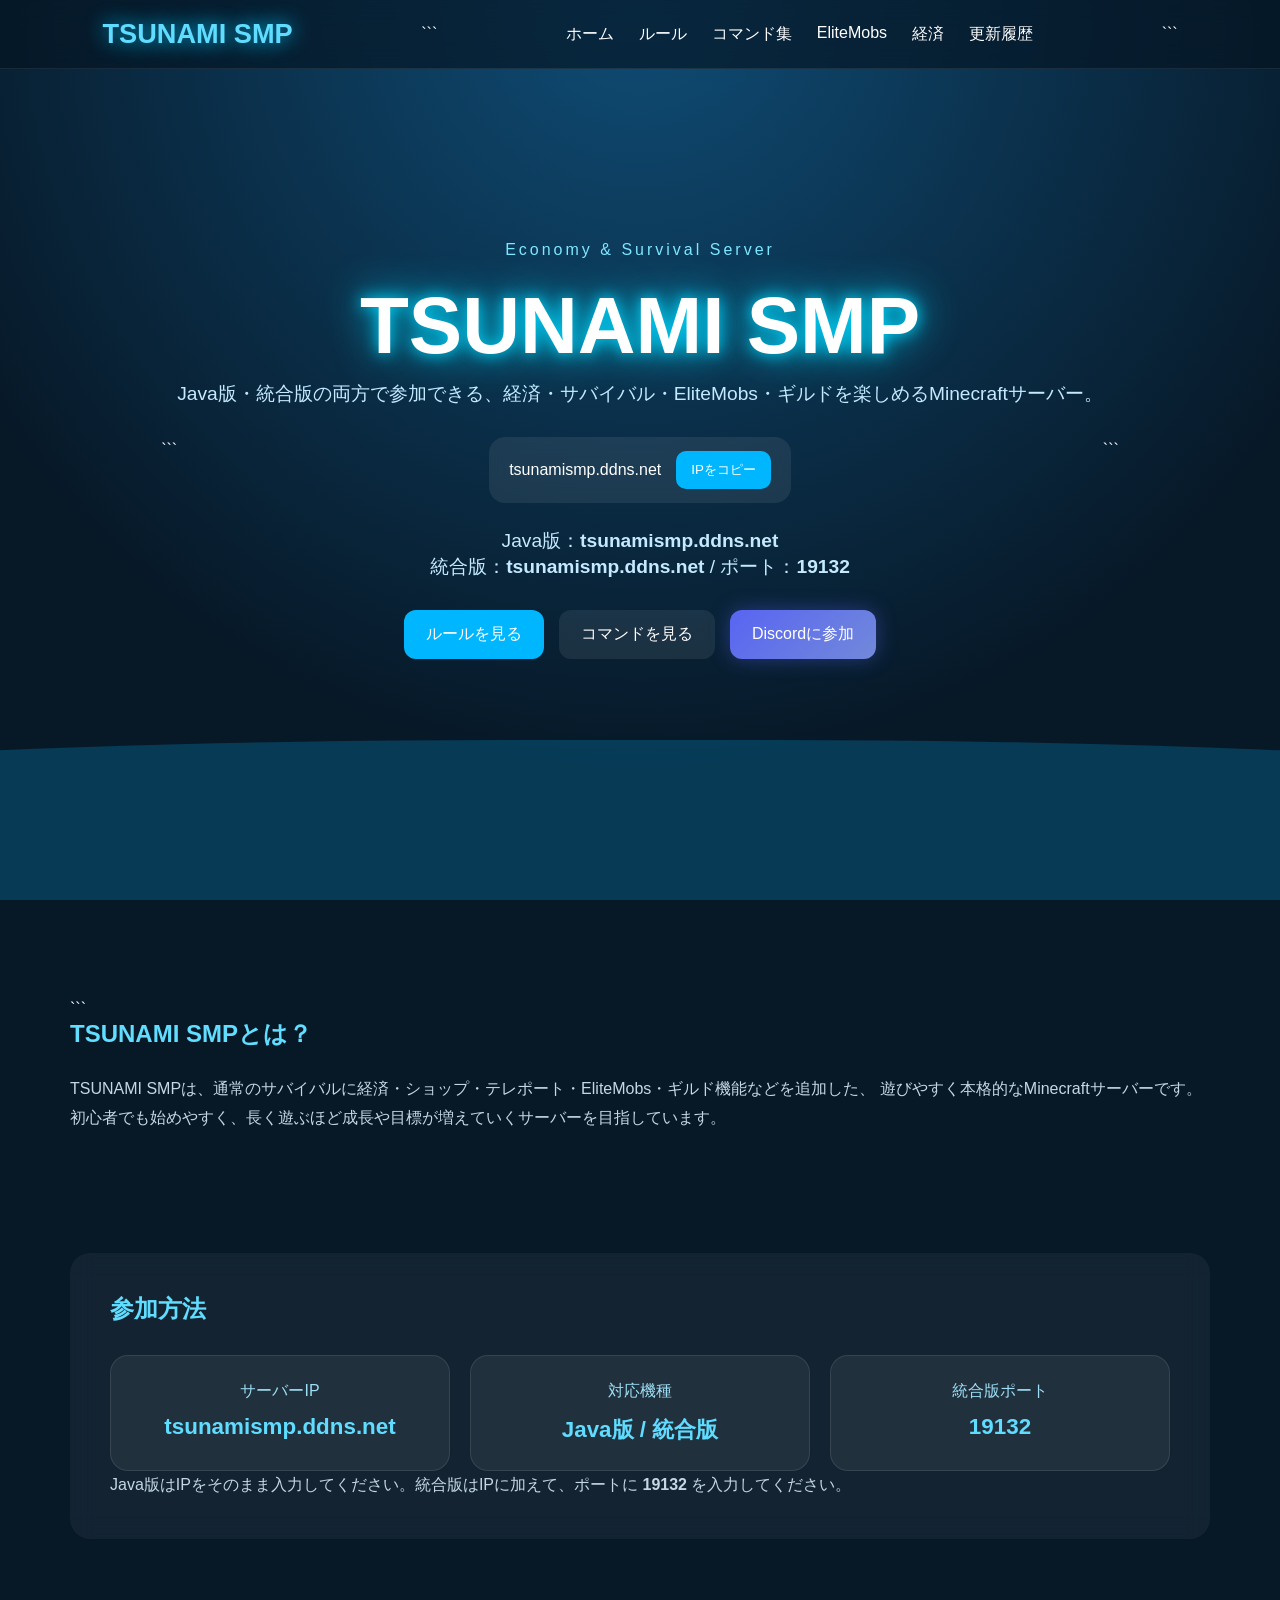
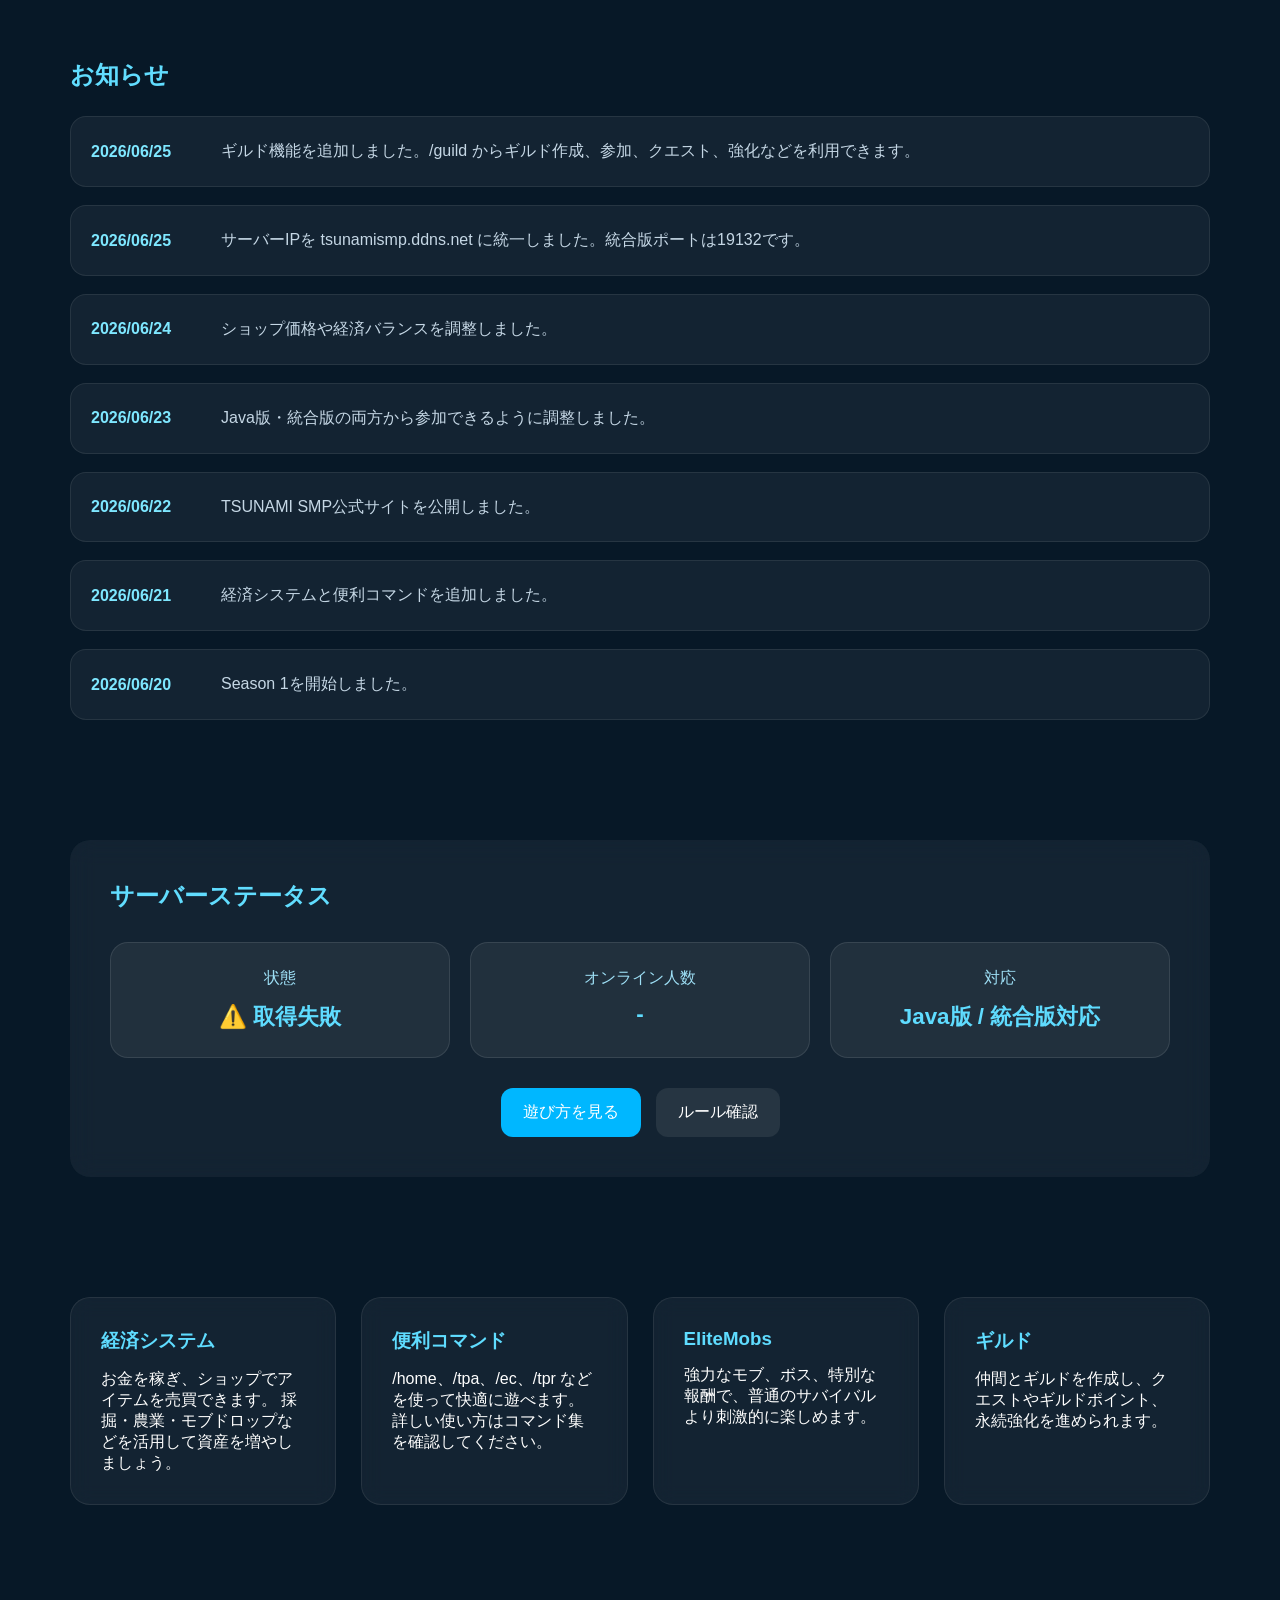
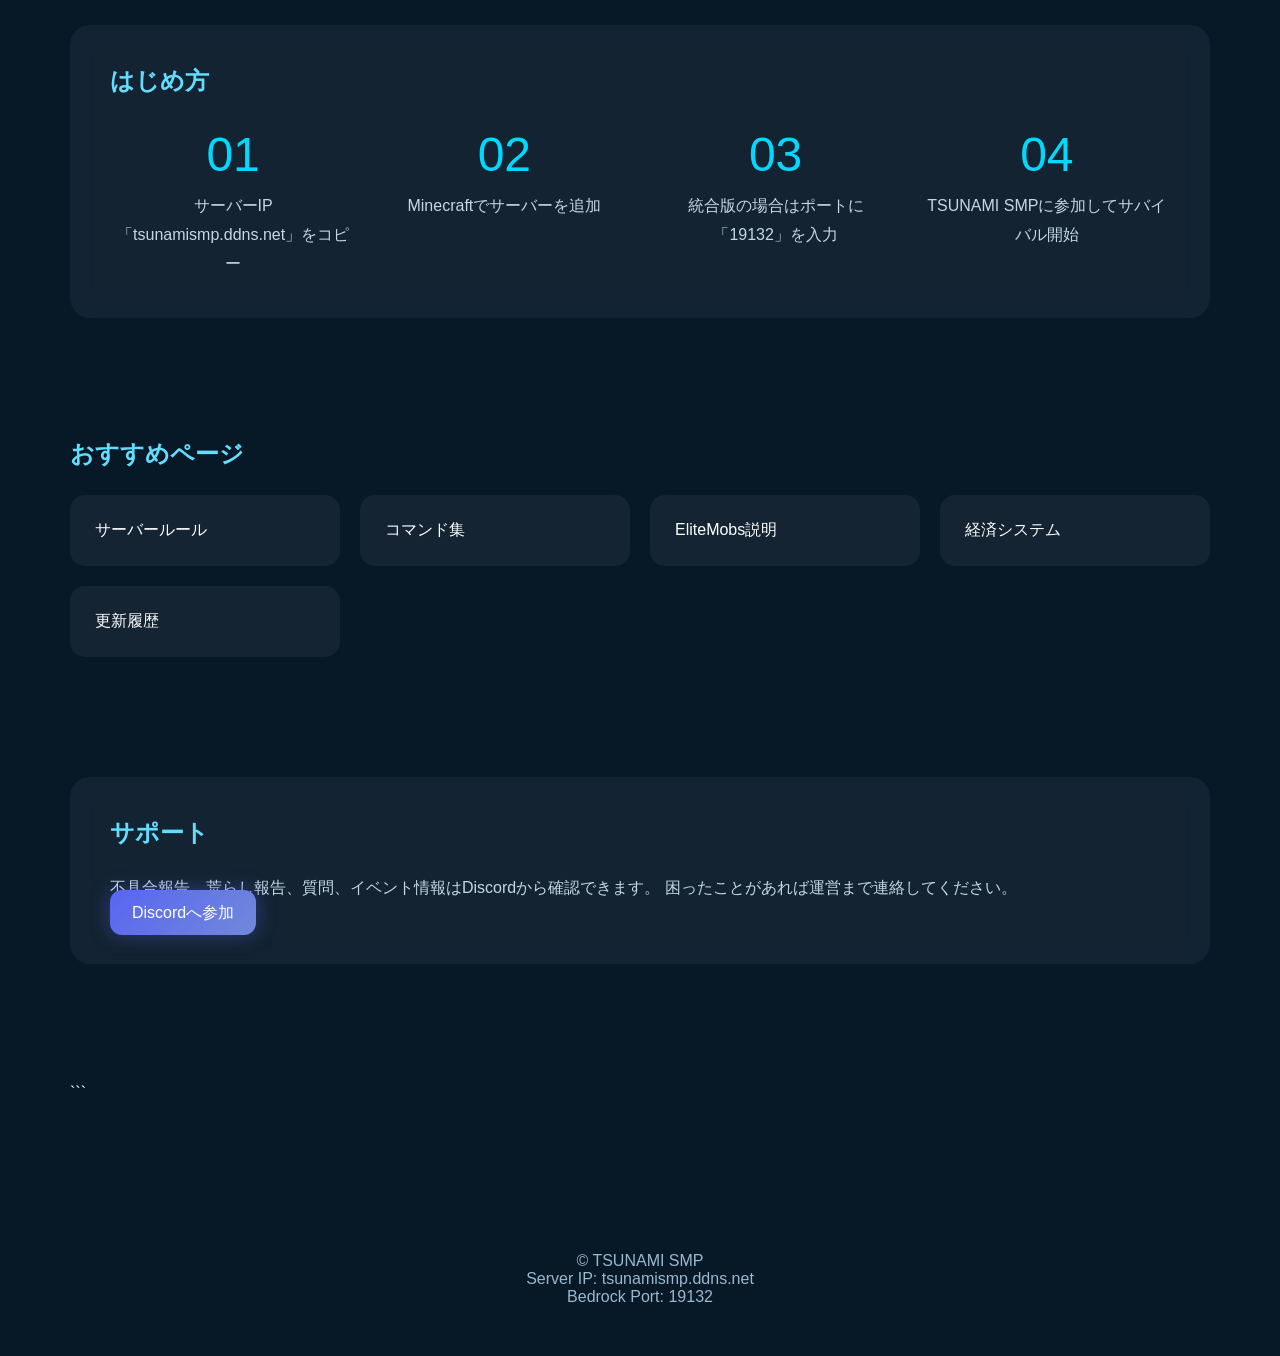
==== commit 496a8dfc: "Add files via upload" ====
--- a/index.html
+++ b/index.html
@@ -1,5 +1,5 @@
-```html
 <!DOCTYPE html>
+
 <html lang="ja">
 <head>
   <meta charset="UTF-8">
@@ -12,205 +12,257 @@
   <header class="site-header">
     <div class="logo">TSUNAMI SMP</div>
 
-    <nav class="nav">
-      <a href="index.html">ホーム</a>
-      <a href="rules.html">ルール</a>
-      <a href="commands.html">コマンド集</a>
-      <a href="elitemobs.html">EliteMobs</a>
-      <a href="economy.html">経済</a>
-      <a href="updates.html">更新履歴</a>
-    </nav>
+```
+<nav class="nav">
+  <a href="index.html">ホーム</a>
+  <a href="rules.html">ルール</a>
+  <a href="commands.html">コマンド集</a>
+  <a href="elitemobs.html">EliteMobs</a>
+  <a href="economy.html">経済</a>
+  <a href="updates.html">更新履歴</a>
+</nav>
+```
+
   </header>
 
   <section class="hero">
     <div class="wave wave1"></div>
     <div class="wave wave2"></div>
 
-    <div class="hero-content reveal">
-      <p class="server-label">Economy & Survival Server</p>
-      <h1>TSUNAMI SMP</h1>
-      <p class="hero-text">
-        Java版・統合版の両方で参加できる、経済・サバイバル・EliteMobsを楽しめるMinecraftサーバー。
-      </p>
-
-      <div class="ip-box">
-        <span id="server-ip">yearning-hc.gl.joinmc.link</span>
-        <button onclick="copyIP()">Java版IPをコピー</button>
-      </div>
-
-      <div class="ip-box">
-        <span id="bedrock-ip">artists-must.gl.at.ply.gg</span>
-        <button onclick="copyBedrockIP()">統合版IPをコピー</button>
-      </div>
-
-      <p class="hero-text">
-        統合版ポート：<strong>43043</strong>
-      </p>
-
-      <div class="hero-buttons">
-        <a href="rules.html" class="btn primary">ルールを見る</a>
-        <a href="commands.html" class="btn secondary">コマンドを見る</a>
-        <a href="https://discord.gg/b72mPS58dR" target="_blank" class="btn discord-btn">Discordに参加</a>
-      </div>
-    </div>
+```
+<div class="hero-content reveal">
+  <p class="server-label">Economy & Survival Server</p>
+  <h1>TSUNAMI SMP</h1>
+
+  <p class="hero-text">
+    Java版・統合版の両方で参加できる、経済・サバイバル・EliteMobs・ギルドを楽しめるMinecraftサーバー。
+  </p>
+
+  <div class="ip-box">
+    <span id="server-ip">tsunamismp.ddns.net</span>
+    <button onclick="copyIP()">IPをコピー</button>
+  </div>
+
+  <p class="hero-text">
+    Java版：<strong>tsunamismp.ddns.net</strong><br>
+    統合版：<strong>tsunamismp.ddns.net</strong> / ポート：<strong>19132</strong>
+  </p>
+
+  <div class="hero-buttons">
+    <a href="rules.html" class="btn primary">ルールを見る</a>
+    <a href="commands.html" class="btn secondary">コマンドを見る</a>
+    <a href="https://discord.gg/b72mPS58dR" target="_blank" class="btn discord-btn">Discordに参加</a>
+  </div>
+</div>
+```
+
   </section>
 
   <main>
 
-    <section class="section reveal">
-      <h2>TSUNAMI SMPとは？</h2>
-      <p>
-        TSUNAMI SMPは、通常のサバイバルに経済・ショップ・テレポート・EliteMobsなどを追加した、
-        遊びやすく本格的なMinecraftサーバーです。
-      </p>
-    </section>
-
-    <section class="section glass reveal">
-      <h2>参加方法</h2>
-
-      <div class="status-grid">
-        <div class="status-card">
-          <span class="status-label">Java版</span>
-          <strong>yearning-hc.gl.joinmc.link</strong>
-        </div>
-
-        <div class="status-card">
-          <span class="status-label">統合版 IP</span>
-          <strong>artists-must.gl.at.ply.gg</strong>
-        </div>
-
-        <div class="status-card">
-          <span class="status-label">統合版 ポート</span>
-          <strong>43043</strong>
-        </div>
-      </div>
-    </section>
-
-    <section class="section reveal">
-      <h2>お知らせ</h2>
-
-      <div class="news-box">
-        <div class="news-item">
-          <span>2026/06/23</span>
-          <p>統合版からの参加に対応しました。</p>
-        </div>
-
-        <div class="news-item">
-          <span>2026/06/22</span>
-          <p>TSUNAMI SMP公式サイトを公開しました。</p>
-        </div>
-
-        <div class="news-item">
-          <span>2026/06/21</span>
-          <p>経済システムと便利コマンドを追加しました。</p>
-        </div>
-
-        <div class="news-item">
-          <span>2026/06/20</span>
-          <p>Season 1を開始しました。</p>
-        </div>
-      </div>
-    </section>
-
-    <section class="section glass reveal">
-      <h2>サーバーステータス</h2>
-
-      <div class="status-grid">
-        <div class="status-card">
-          <span class="status-label">状態</span>
-          <strong id="server-status">取得中...</strong>
-        </div>
-
-        <div class="status-card">
-          <span class="status-label">オンライン人数</span>
-          <strong id="server-players">取得中...</strong>
-        </div>
-
-        <div class="status-card">
-          <span class="status-label">バージョン</span>
-          <strong>Java 1.21.11 / 統合版対応</strong>
-        </div>
-      </div>
-
-      <div class="join-actions">
-        <a href="commands.html" class="btn primary">遊び方を見る</a>
-        <a href="rules.html" class="btn secondary">ルール確認</a>
-      </div>
-    </section>
-
-    <section class="cards">
-      <div class="card reveal">
-        <h3>経済システム</h3>
-        <p>お金を稼ぎ、ショップでアイテムを売買できます。</p>
-      </div>
-
-      <div class="card reveal">
-        <h3>便利コマンド</h3>
-        <p>/home、/tpa、/ec、/tpr などを使って快適に遊べます。</p>
-      </div>
-
-      <div class="card reveal">
-        <h3>EliteMobs</h3>
-        <p>強力なモブや特別な報酬で、普通のサバイバルより刺激的に楽しめます。</p>
-      </div>
-    </section>
-
-    <section class="section glass reveal">
-      <h2>はじめ方</h2>
-
-      <div class="steps">
-        <div>
-          <span>01</span>
-          <p>Java版または統合版の接続情報を確認</p>
-        </div>
-        <div>
-          <span>02</span>
-          <p>Minecraftでサーバーを追加</p>
-        </div>
-        <div>
-          <span>03</span>
-          <p>TSUNAMI SMPに参加</p>
-        </div>
-      </div>
-    </section>
-
-    <section class="section reveal">
-      <h2>おすすめページ</h2>
-
-      <div class="link-grid">
-        <a href="rules.html">サーバールール</a>
-        <a href="commands.html">コマンド集</a>
-        <a href="elitemobs.html">EliteMobs説明</a>
-        <a href="economy.html">経済システム</a>
-      </div>
-    </section>
-
-    <section class="section glass reveal">
-      <h2>サポート</h2>
-      <p>
-        不具合報告や荒らし報告はDiscordから受け付けています。
-      </p>
-
-      <a href="https://discord.gg/b72mPS58dR" target="_blank" class="btn discord-btn">
-        Discordへ参加
-      </a>
-    </section>
+```
+<section class="section reveal">
+  <h2>TSUNAMI SMPとは？</h2>
+  <p>
+    TSUNAMI SMPは、通常のサバイバルに経済・ショップ・テレポート・EliteMobs・ギルド機能などを追加した、
+    遊びやすく本格的なMinecraftサーバーです。
+    初心者でも始めやすく、長く遊ぶほど成長や目標が増えていくサーバーを目指しています。
+  </p>
+</section>
+
+<section class="section glass reveal">
+  <h2>参加方法</h2>
+
+  <div class="status-grid">
+    <div class="status-card">
+      <span class="status-label">サーバーIP</span>
+      <strong>tsunamismp.ddns.net</strong>
+    </div>
+
+    <div class="status-card">
+      <span class="status-label">対応機種</span>
+      <strong>Java版 / 統合版</strong>
+    </div>
+
+    <div class="status-card">
+      <span class="status-label">統合版ポート</span>
+      <strong>19132</strong>
+    </div>
+  </div>
+
+  <p class="section-text">
+    Java版はIPをそのまま入力してください。統合版はIPに加えて、ポートに <strong>19132</strong> を入力してください。
+  </p>
+</section>
+
+<section class="section reveal">
+  <h2>お知らせ</h2>
+
+  <div class="news-box">
+
+    <div class="news-item">
+      <span>2026/06/25</span>
+      <p>ギルド機能を追加しました。/guild からギルド作成、参加、クエスト、強化などを利用できます。</p>
+    </div>
+
+    <div class="news-item">
+      <span>2026/06/25</span>
+      <p>サーバーIPを tsunamismp.ddns.net に統一しました。統合版ポートは19132です。</p>
+    </div>
+
+    <div class="news-item">
+      <span>2026/06/24</span>
+      <p>ショップ価格や経済バランスを調整しました。</p>
+    </div>
+
+    <div class="news-item">
+      <span>2026/06/23</span>
+      <p>Java版・統合版の両方から参加できるように調整しました。</p>
+    </div>
+
+    <div class="news-item">
+      <span>2026/06/22</span>
+      <p>TSUNAMI SMP公式サイトを公開しました。</p>
+    </div>
+
+    <div class="news-item">
+      <span>2026/06/21</span>
+      <p>経済システムと便利コマンドを追加しました。</p>
+    </div>
+
+    <div class="news-item">
+      <span>2026/06/20</span>
+      <p>Season 1を開始しました。</p>
+    </div>
+
+  </div>
+</section>
+
+<section class="section glass reveal">
+  <h2>サーバーステータス</h2>
+
+  <div class="status-grid">
+    <div class="status-card">
+      <span class="status-label">状態</span>
+      <strong id="server-status">取得中...</strong>
+    </div>
+
+    <div class="status-card">
+      <span class="status-label">オンライン人数</span>
+      <strong id="server-players">取得中...</strong>
+    </div>
+
+    <div class="status-card">
+      <span class="status-label">対応</span>
+      <strong>Java版 / 統合版対応</strong>
+    </div>
+  </div>
+
+  <div class="join-actions">
+    <a href="commands.html" class="btn primary">遊び方を見る</a>
+    <a href="rules.html" class="btn secondary">ルール確認</a>
+  </div>
+</section>
+
+<section class="cards">
+  <div class="card reveal">
+    <h3>経済システム</h3>
+    <p>
+      お金を稼ぎ、ショップでアイテムを売買できます。
+      採掘・農業・モブドロップなどを活用して資産を増やしましょう。
+    </p>
+  </div>
+
+  <div class="card reveal">
+    <h3>便利コマンド</h3>
+    <p>
+      /home、/tpa、/ec、/tpr などを使って快適に遊べます。
+      詳しい使い方はコマンド集を確認してください。
+    </p>
+  </div>
+
+  <div class="card reveal">
+    <h3>EliteMobs</h3>
+    <p>
+      強力なモブ、ボス、特別な報酬で、普通のサバイバルより刺激的に楽しめます。
+    </p>
+  </div>
+
+  <div class="card reveal">
+    <h3>ギルド</h3>
+    <p>
+      仲間とギルドを作成し、クエストやギルドポイント、永続強化を進められます。
+    </p>
+  </div>
+</section>
+
+<section class="section glass reveal">
+  <h2>はじめ方</h2>
+
+  <div class="steps">
+    <div>
+      <span>01</span>
+      <p>サーバーIP「tsunamismp.ddns.net」をコピー</p>
+    </div>
+
+    <div>
+      <span>02</span>
+      <p>Minecraftでサーバーを追加</p>
+    </div>
+
+    <div>
+      <span>03</span>
+      <p>統合版の場合はポートに「19132」を入力</p>
+    </div>
+
+    <div>
+      <span>04</span>
+      <p>TSUNAMI SMPに参加してサバイバル開始</p>
+    </div>
+  </div>
+</section>
+
+<section class="section reveal">
+  <h2>おすすめページ</h2>
+
+  <div class="link-grid">
+    <a href="rules.html">サーバールール</a>
+    <a href="commands.html">コマンド集</a>
+    <a href="elitemobs.html">EliteMobs説明</a>
+    <a href="economy.html">経済システム</a>
+    <a href="updates.html">更新履歴</a>
+  </div>
+</section>
+
+<section class="section glass reveal">
+  <h2>サポート</h2>
+  <p>
+    不具合報告、荒らし報告、質問、イベント情報はDiscordから確認できます。
+    困ったことがあれば運営まで連絡してください。
+  </p>
+
+  <a href="https://discord.gg/b72mPS58dR" target="_blank" class="btn discord-btn">
+    Discordへ参加
+  </a>
+</section>
+```
 
   </main>
 
   <footer>
     <p>© TSUNAMI SMP</p>
-    <p>Java: yearning-hc.gl.joinmc.link</p>
-    <p>Bedrock: artists-must.gl.at.ply.gg / Port: 43043</p>
+    <p>Server IP: tsunamismp.ddns.net</p>
+    <p>Bedrock Port: 19132</p>
   </footer>
 
   <script src="script.js"></script>
+
   <script>
-    function copyBedrockIP() {
-      navigator.clipboard.writeText("artists-must.gl.at.ply.gg");
-      alert("統合版IPをコピーしました！");
+    function copyIP() {
+      navigator.clipboard.writeText("tsunamismp.ddns.net");
+      alert("サーバーIPをコピーしました！");
     }
   </script>
+
 </body>
 </html>
-```
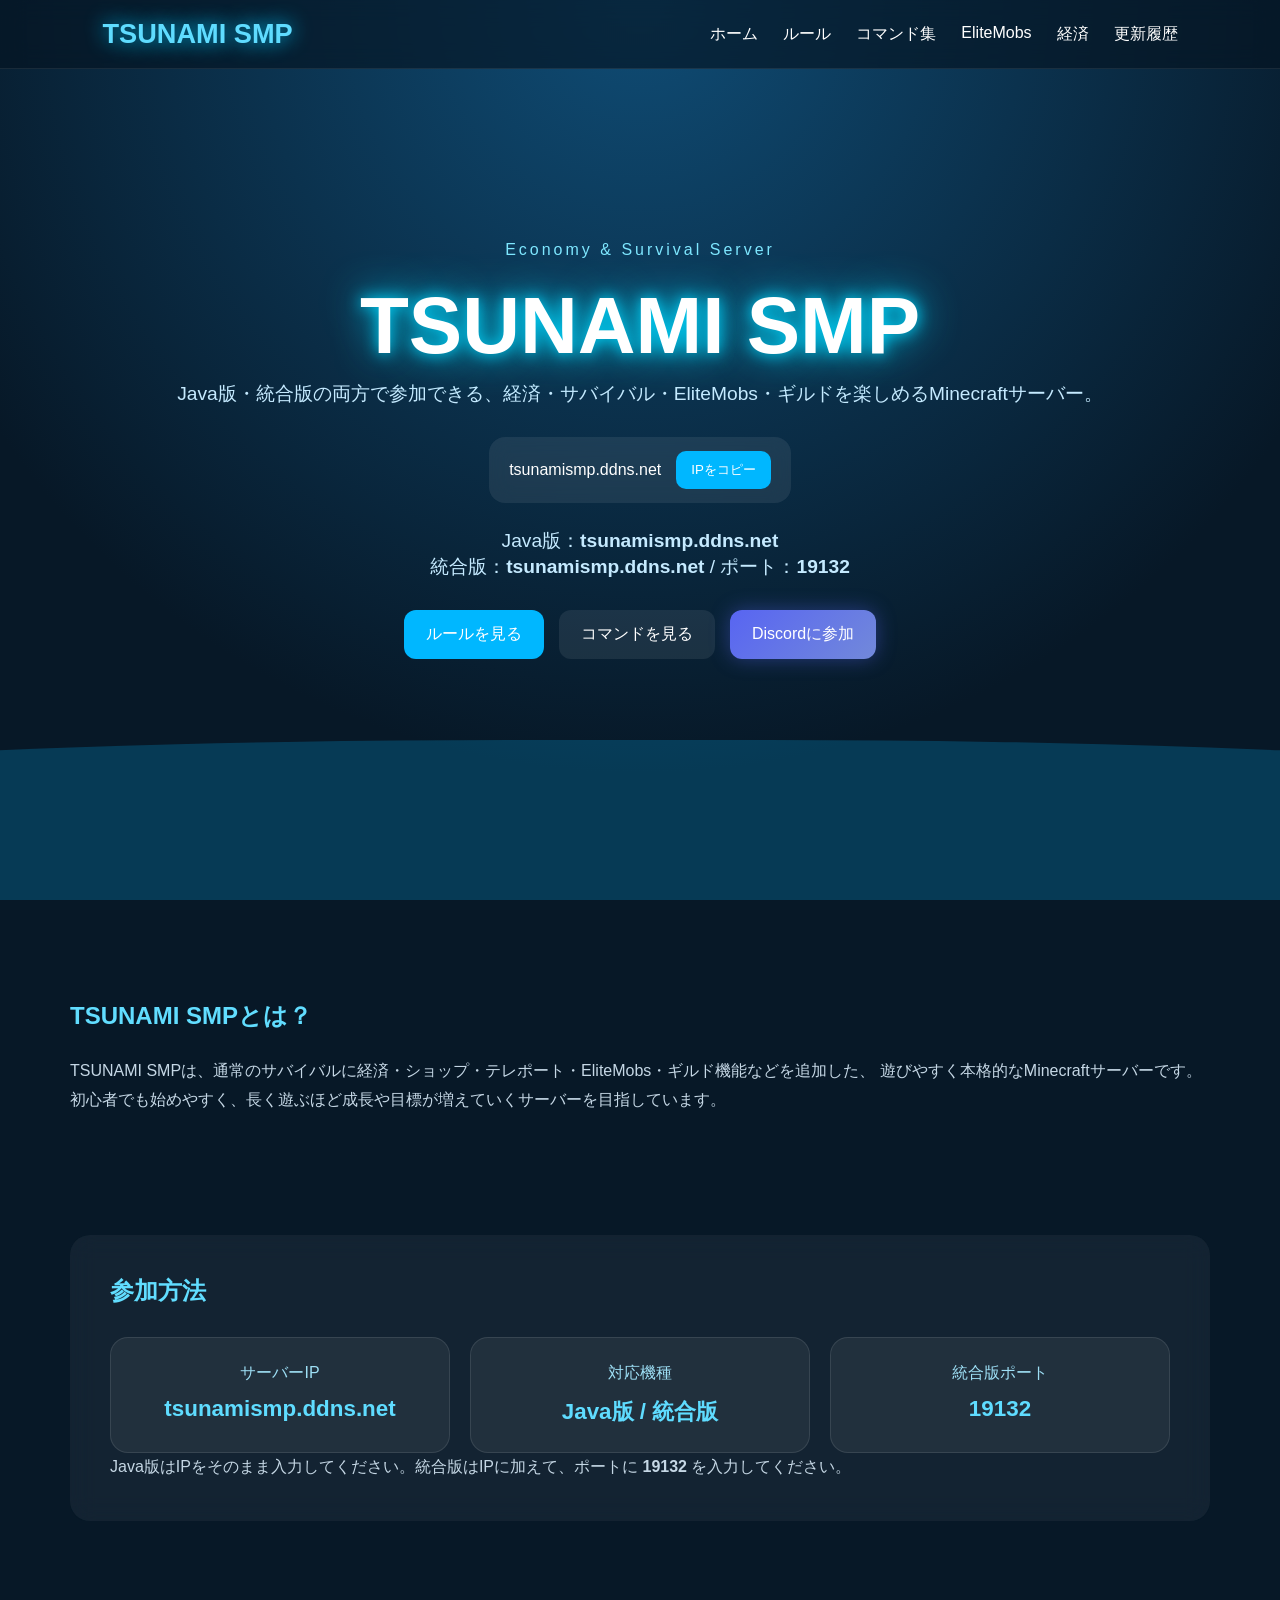
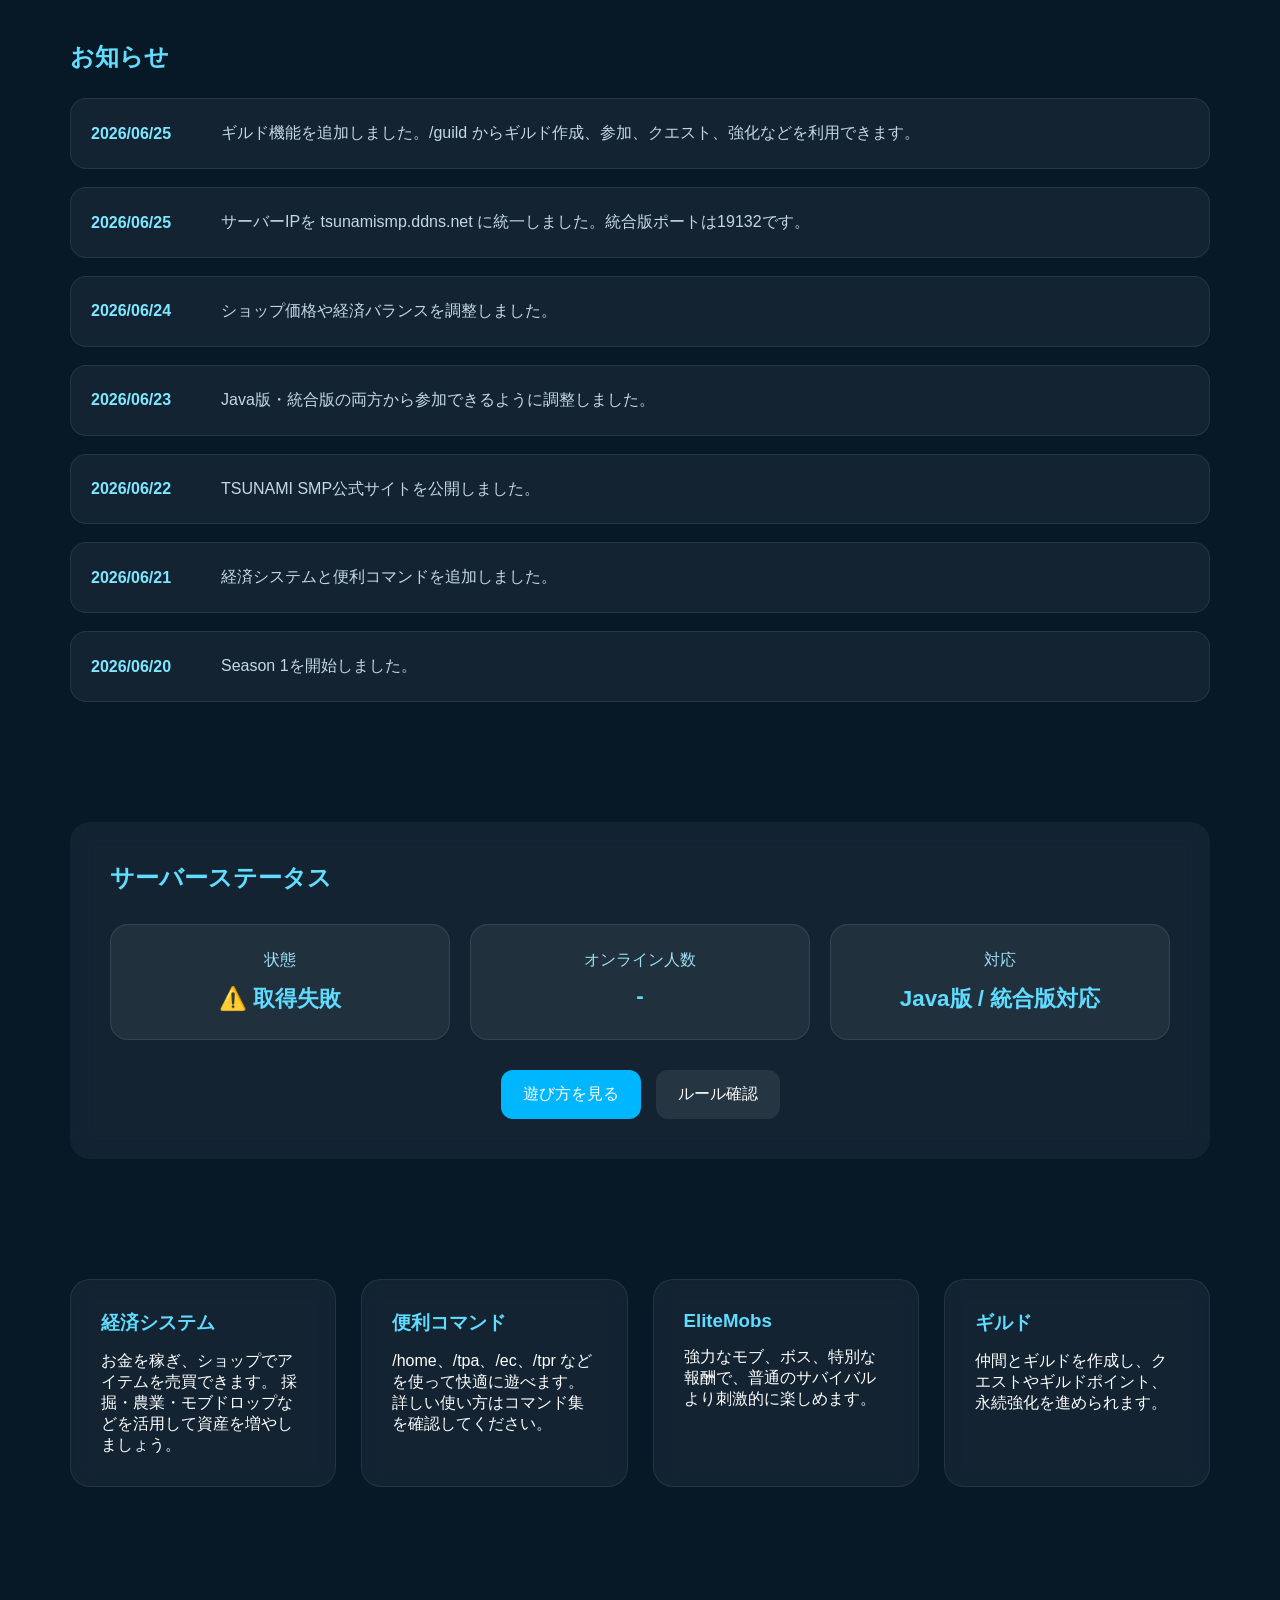
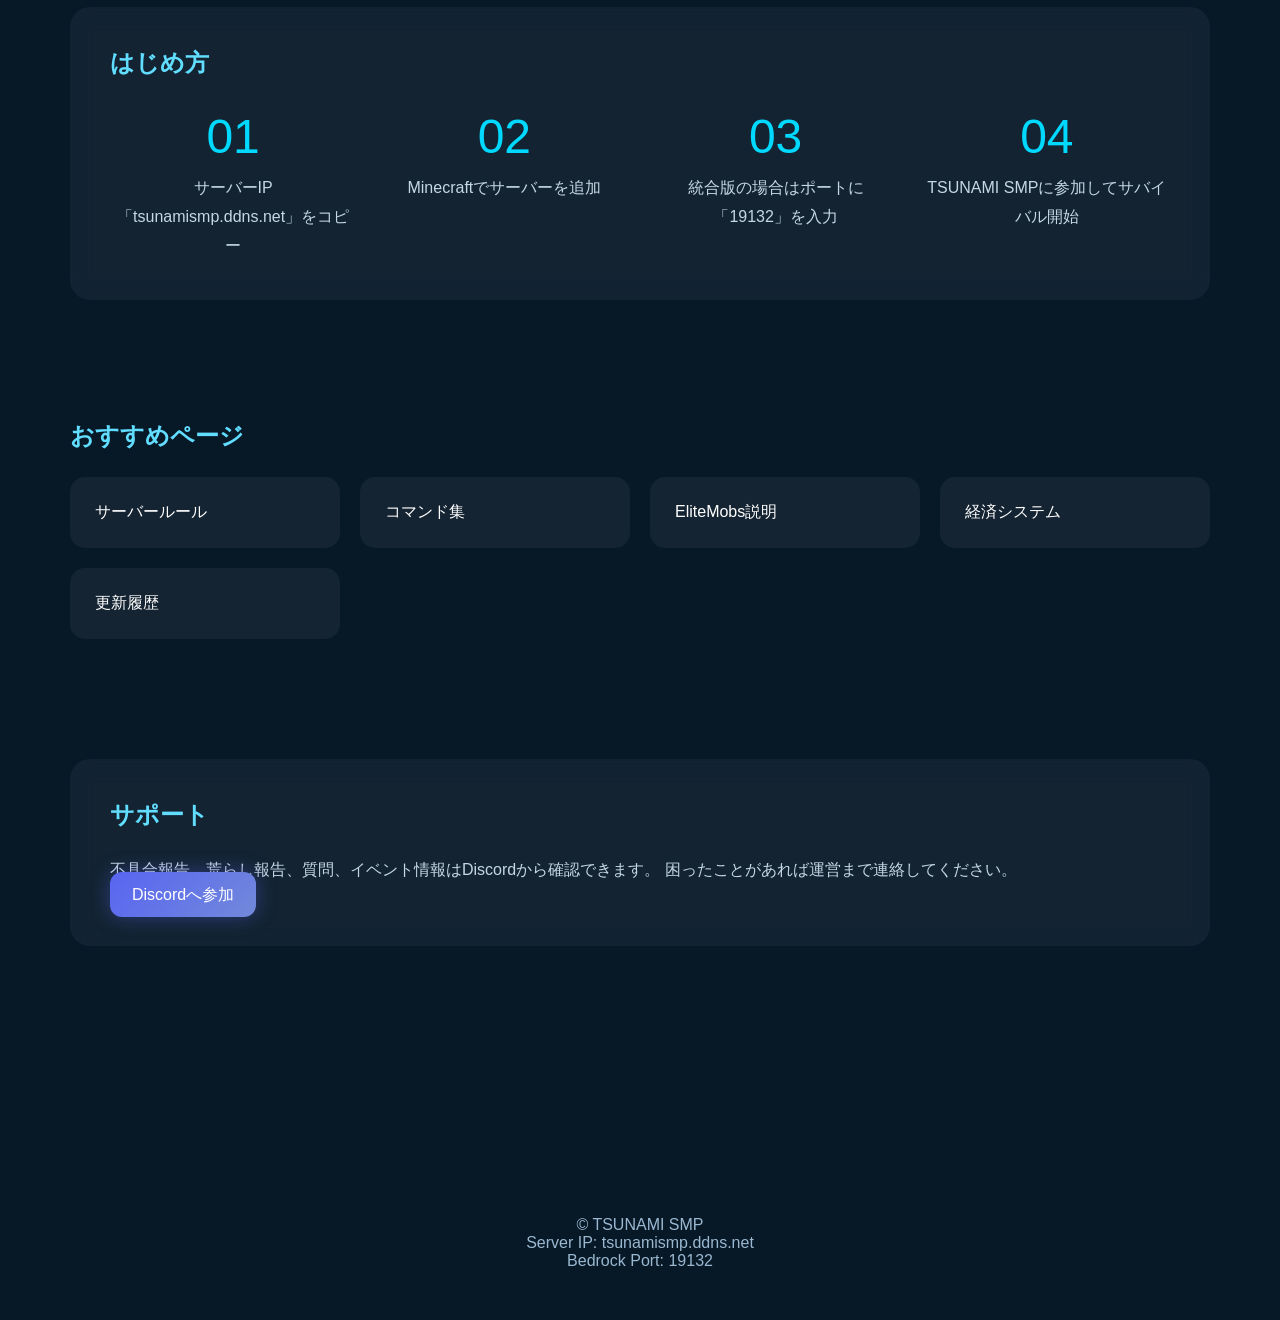
==== commit ce7c432b: "Add files via upload" ====
--- a/index.html
+++ b/index.html
@@ -12,7 +12,7 @@
   <header class="site-header">
     <div class="logo">TSUNAMI SMP</div>
 
-```
+
 <nav class="nav">
   <a href="index.html">ホーム</a>
   <a href="rules.html">ルール</a>
@@ -21,7 +21,6 @@
   <a href="economy.html">経済</a>
   <a href="updates.html">更新履歴</a>
 </nav>
-```
 
   </header>
 
@@ -29,7 +28,7 @@
     <div class="wave wave1"></div>
     <div class="wave wave2"></div>
 
-```
+
 <div class="hero-content reveal">
   <p class="server-label">Economy & Survival Server</p>
   <h1>TSUNAMI SMP</h1>
@@ -54,13 +53,13 @@
     <a href="https://discord.gg/b72mPS58dR" target="_blank" class="btn discord-btn">Discordに参加</a>
   </div>
 </div>
-```
+
 
   </section>
 
   <main>
 
-```
+
 <section class="section reveal">
   <h2>TSUNAMI SMPとは？</h2>
   <p>
@@ -245,7 +244,7 @@
     Discordへ参加
   </a>
 </section>
-```
+
 
   </main>
 
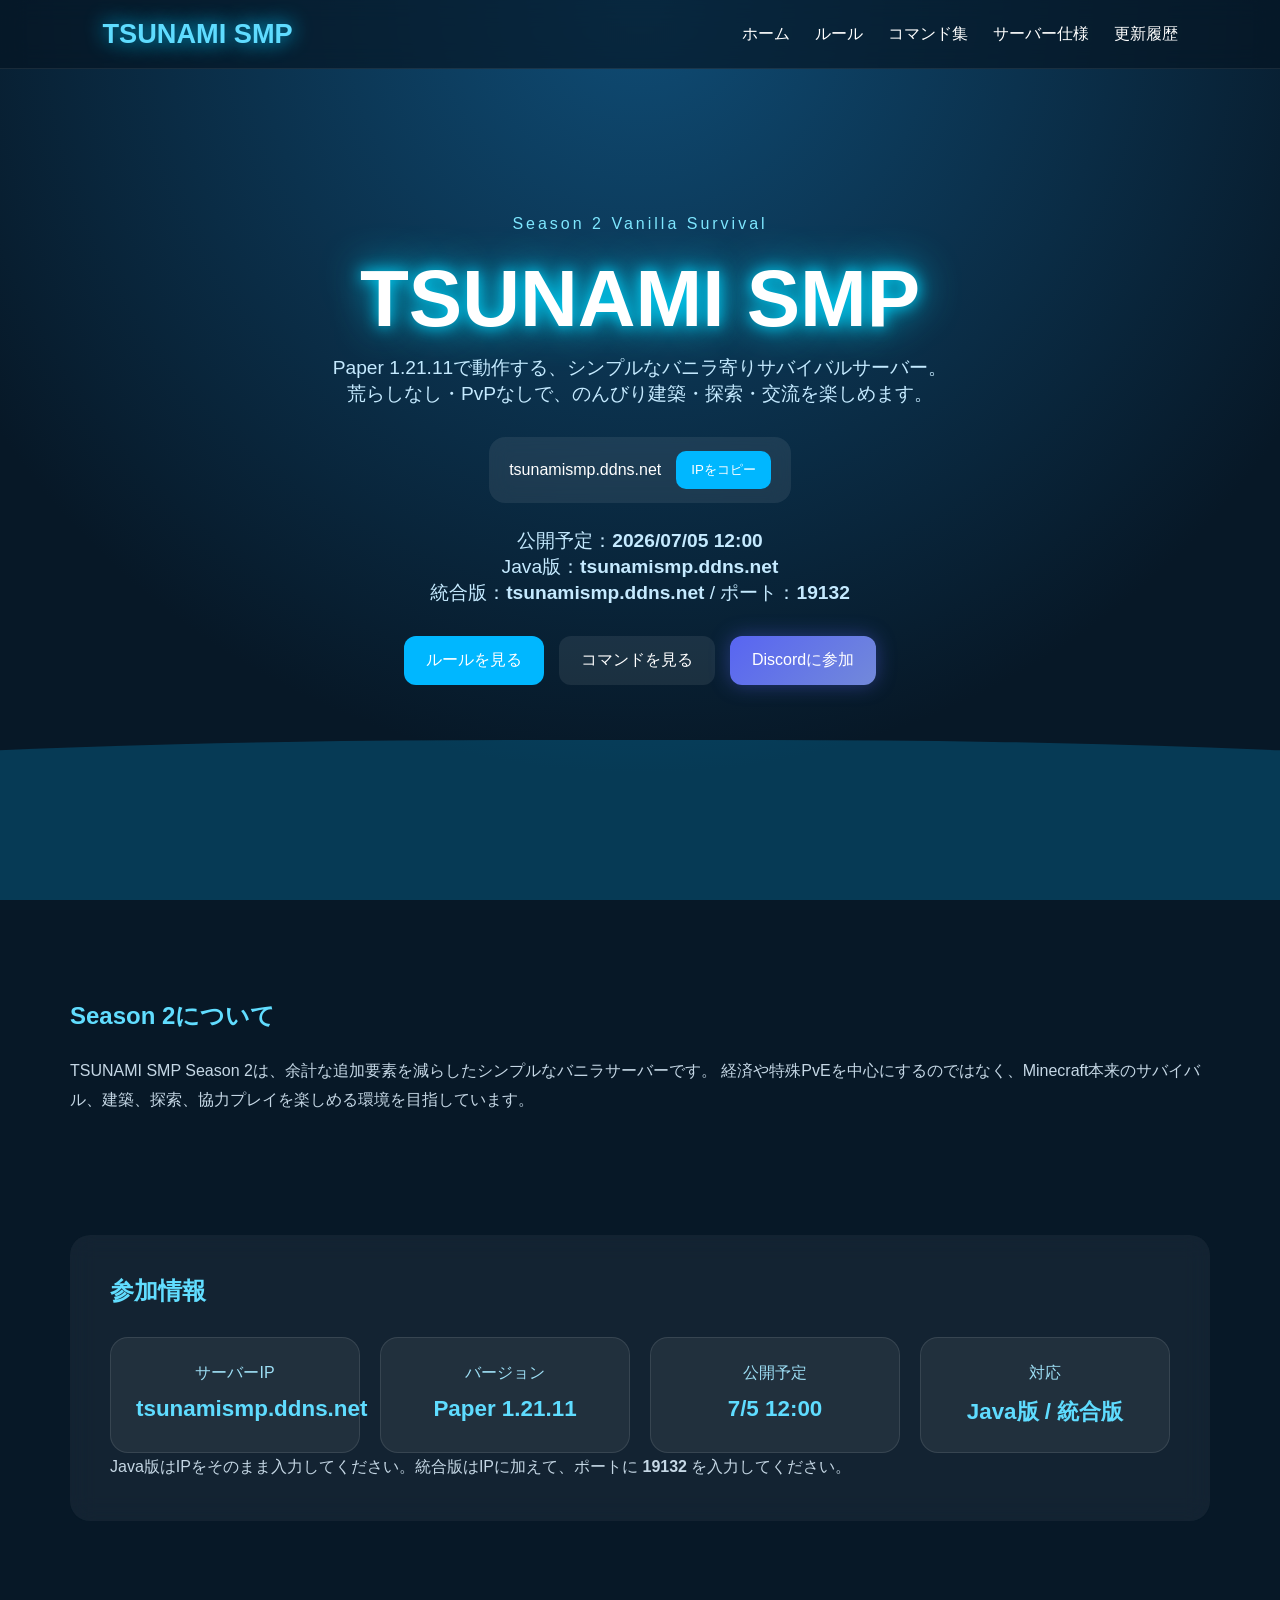
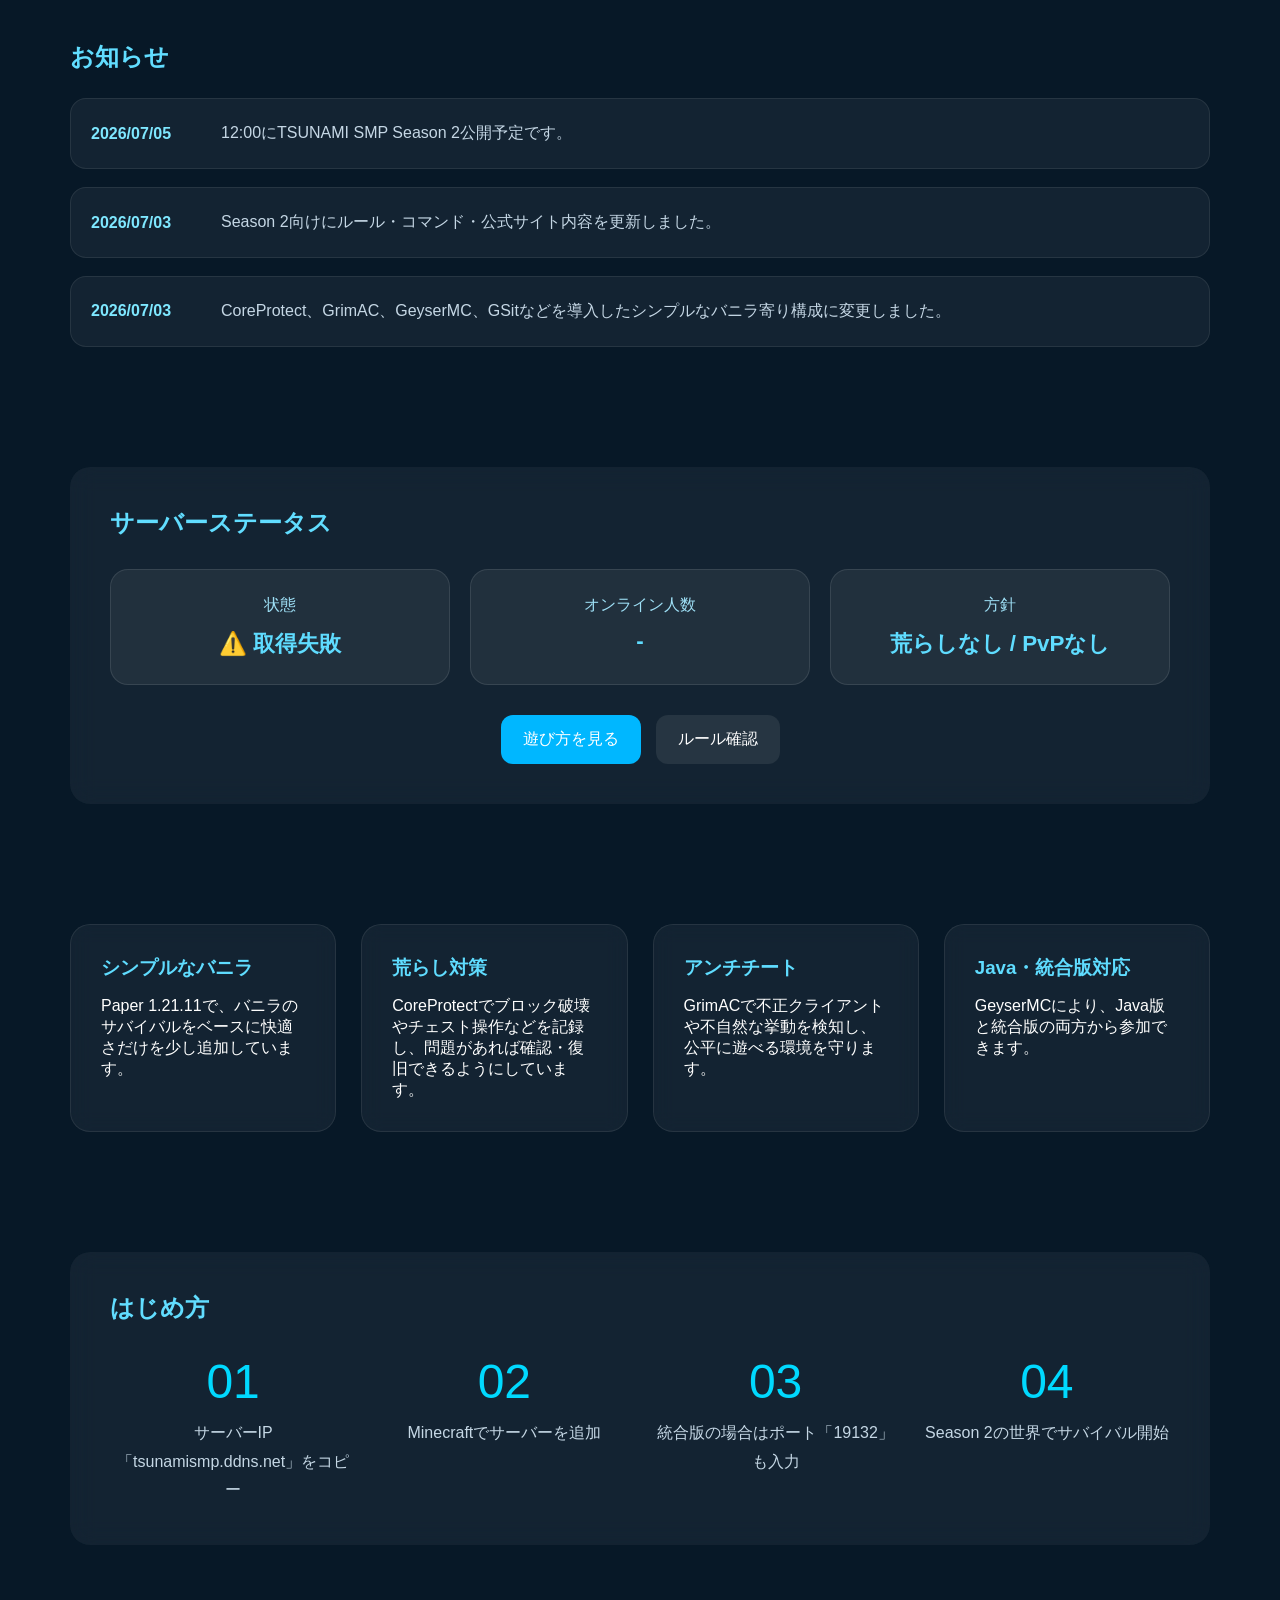
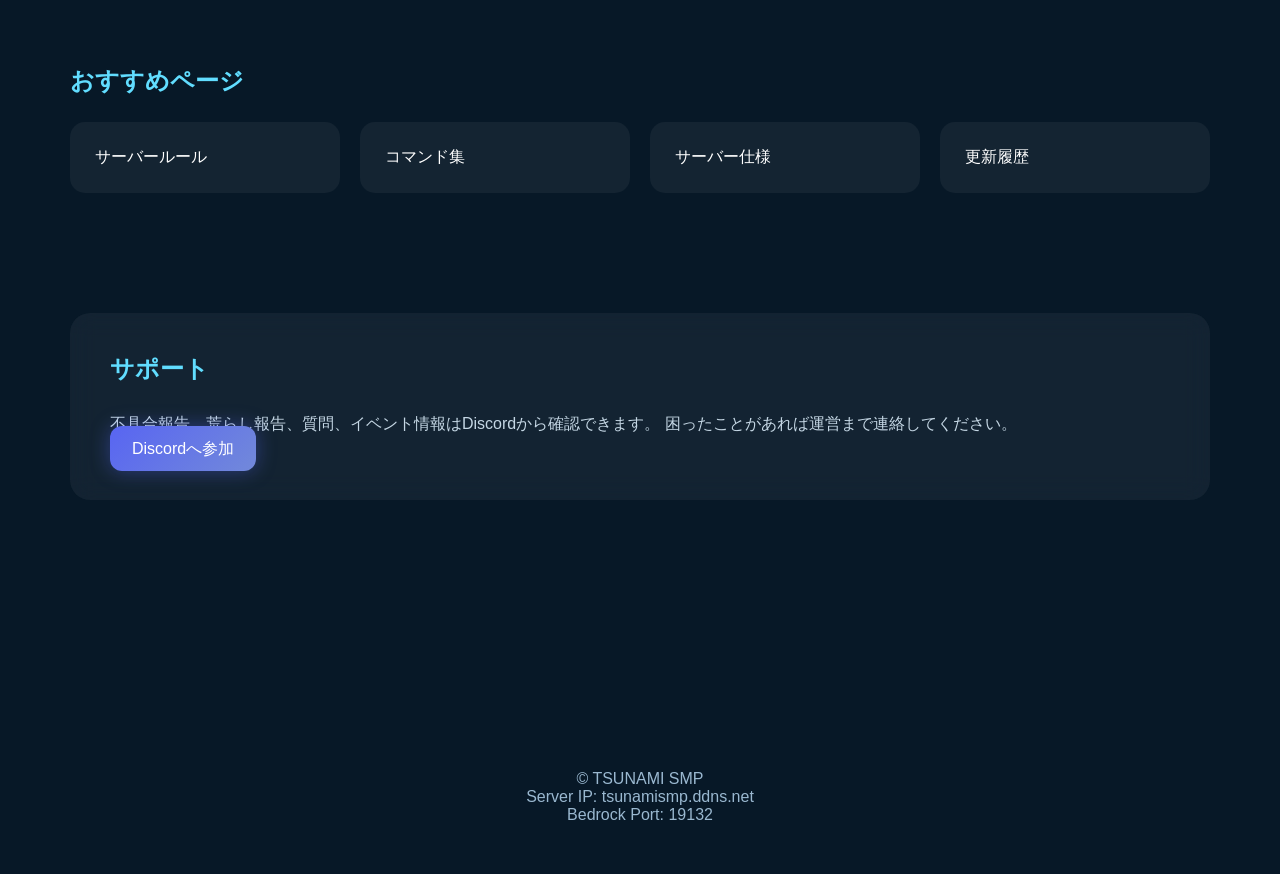
==== commit 2ecf6d35: "Add files via upload" ====
--- a/index.html
+++ b/index.html
@@ -1,267 +1,139 @@
-<!DOCTYPE html>
-
-<html lang="ja">
-<head>
-  <meta charset="UTF-8">
-  <meta name="viewport" content="width=device-width, initial-scale=1.0">
-  <title>TSUNAMI SMP</title>
-  <link rel="stylesheet" href="style.css">
-</head>
-<body>
-
-  <header class="site-header">
-    <div class="logo">TSUNAMI SMP</div>
-
-
-<nav class="nav">
-  <a href="index.html">ホーム</a>
-  <a href="rules.html">ルール</a>
-  <a href="commands.html">コマンド集</a>
-  <a href="elitemobs.html">EliteMobs</a>
-  <a href="economy.html">経済</a>
-  <a href="updates.html">更新履歴</a>
-</nav>
-
-  </header>
-
-  <section class="hero">
-    <div class="wave wave1"></div>
-    <div class="wave wave2"></div>
-
-
-<div class="hero-content reveal">
-  <p class="server-label">Economy & Survival Server</p>
-  <h1>TSUNAMI SMP</h1>
-
-  <p class="hero-text">
-    Java版・統合版の両方で参加できる、経済・サバイバル・EliteMobs・ギルドを楽しめるMinecraftサーバー。
-  </p>
-
-  <div class="ip-box">
-    <span id="server-ip">tsunamismp.ddns.net</span>
-    <button onclick="copyIP()">IPをコピー</button>
-  </div>
-
-  <p class="hero-text">
-    Java版：<strong>tsunamismp.ddns.net</strong><br>
-    統合版：<strong>tsunamismp.ddns.net</strong> / ポート：<strong>19132</strong>
-  </p>
-
-  <div class="hero-buttons">
-    <a href="rules.html" class="btn primary">ルールを見る</a>
-    <a href="commands.html" class="btn secondary">コマンドを見る</a>
-    <a href="https://discord.gg/b72mPS58dR" target="_blank" class="btn discord-btn">Discordに参加</a>
-  </div>
-</div>
-
-
-  </section>
-
-  <main>
-
-
-<section class="section reveal">
-  <h2>TSUNAMI SMPとは？</h2>
-  <p>
-    TSUNAMI SMPは、通常のサバイバルに経済・ショップ・テレポート・EliteMobs・ギルド機能などを追加した、
-    遊びやすく本格的なMinecraftサーバーです。
-    初心者でも始めやすく、長く遊ぶほど成長や目標が増えていくサーバーを目指しています。
-  </p>
-</section>
-
-<section class="section glass reveal">
-  <h2>参加方法</h2>
-
-  <div class="status-grid">
-    <div class="status-card">
-      <span class="status-label">サーバーIP</span>
-      <strong>tsunamismp.ddns.net</strong>
-    </div>
-
-    <div class="status-card">
-      <span class="status-label">対応機種</span>
-      <strong>Java版 / 統合版</strong>
-    </div>
-
-    <div class="status-card">
-      <span class="status-label">統合版ポート</span>
-      <strong>19132</strong>
-    </div>
-  </div>
-
-  <p class="section-text">
-    Java版はIPをそのまま入力してください。統合版はIPに加えて、ポートに <strong>19132</strong> を入力してください。
-  </p>
-</section>
-
-<section class="section reveal">
-  <h2>お知らせ</h2>
-
-  <div class="news-box">
-
-    <div class="news-item">
-      <span>2026/06/25</span>
-      <p>ギルド機能を追加しました。/guild からギルド作成、参加、クエスト、強化などを利用できます。</p>
-    </div>
-
-    <div class="news-item">
-      <span>2026/06/25</span>
-      <p>サーバーIPを tsunamismp.ddns.net に統一しました。統合版ポートは19132です。</p>
-    </div>
-
-    <div class="news-item">
-      <span>2026/06/24</span>
-      <p>ショップ価格や経済バランスを調整しました。</p>
-    </div>
-
-    <div class="news-item">
-      <span>2026/06/23</span>
-      <p>Java版・統合版の両方から参加できるように調整しました。</p>
-    </div>
-
-    <div class="news-item">
-      <span>2026/06/22</span>
-      <p>TSUNAMI SMP公式サイトを公開しました。</p>
-    </div>
-
-    <div class="news-item">
-      <span>2026/06/21</span>
-      <p>経済システムと便利コマンドを追加しました。</p>
-    </div>
-
-    <div class="news-item">
-      <span>2026/06/20</span>
-      <p>Season 1を開始しました。</p>
-    </div>
-
-  </div>
-</section>
-
-<section class="section glass reveal">
-  <h2>サーバーステータス</h2>
-
-  <div class="status-grid">
-    <div class="status-card">
-      <span class="status-label">状態</span>
-      <strong id="server-status">取得中...</strong>
-    </div>
-
-    <div class="status-card">
-      <span class="status-label">オンライン人数</span>
-      <strong id="server-players">取得中...</strong>
-    </div>
-
-    <div class="status-card">
-      <span class="status-label">対応</span>
-      <strong>Java版 / 統合版対応</strong>
-    </div>
-  </div>
-
-  <div class="join-actions">
-    <a href="commands.html" class="btn primary">遊び方を見る</a>
-    <a href="rules.html" class="btn secondary">ルール確認</a>
-  </div>
-</section>
-
-<section class="cards">
-  <div class="card reveal">
-    <h3>経済システム</h3>
-    <p>
-      お金を稼ぎ、ショップでアイテムを売買できます。
-      採掘・農業・モブドロップなどを活用して資産を増やしましょう。
-    </p>
-  </div>
-
-  <div class="card reveal">
-    <h3>便利コマンド</h3>
-    <p>
-      /home、/tpa、/ec、/tpr などを使って快適に遊べます。
-      詳しい使い方はコマンド集を確認してください。
-    </p>
-  </div>
-
-  <div class="card reveal">
-    <h3>EliteMobs</h3>
-    <p>
-      強力なモブ、ボス、特別な報酬で、普通のサバイバルより刺激的に楽しめます。
-    </p>
-  </div>
-
-  <div class="card reveal">
-    <h3>ギルド</h3>
-    <p>
-      仲間とギルドを作成し、クエストやギルドポイント、永続強化を進められます。
-    </p>
-  </div>
-</section>
-
-<section class="section glass reveal">
-  <h2>はじめ方</h2>
-
-  <div class="steps">
-    <div>
-      <span>01</span>
-      <p>サーバーIP「tsunamismp.ddns.net」をコピー</p>
-    </div>
-
-    <div>
-      <span>02</span>
-      <p>Minecraftでサーバーを追加</p>
-    </div>
-
-    <div>
-      <span>03</span>
-      <p>統合版の場合はポートに「19132」を入力</p>
-    </div>
-
-    <div>
-      <span>04</span>
-      <p>TSUNAMI SMPに参加してサバイバル開始</p>
-    </div>
-  </div>
-</section>
-
-<section class="section reveal">
-  <h2>おすすめページ</h2>
-
-  <div class="link-grid">
-    <a href="rules.html">サーバールール</a>
-    <a href="commands.html">コマンド集</a>
-    <a href="elitemobs.html">EliteMobs説明</a>
-    <a href="economy.html">経済システム</a>
-    <a href="updates.html">更新履歴</a>
-  </div>
-</section>
-
-<section class="section glass reveal">
-  <h2>サポート</h2>
-  <p>
-    不具合報告、荒らし報告、質問、イベント情報はDiscordから確認できます。
-    困ったことがあれば運営まで連絡してください。
-  </p>
-
-  <a href="https://discord.gg/b72mPS58dR" target="_blank" class="btn discord-btn">
-    Discordへ参加
-  </a>
-</section>
-
-
-  </main>
-
-  <footer>
-    <p>© TSUNAMI SMP</p>
-    <p>Server IP: tsunamismp.ddns.net</p>
-    <p>Bedrock Port: 19132</p>
-  </footer>
-
-  <script src="script.js"></script>
-
-  <script>
-    function copyIP() {
-      navigator.clipboard.writeText("tsunamismp.ddns.net");
-      alert("サーバーIPをコピーしました！");
-    }
-  </script>
-
-</body>
-</html>
+<!DOCTYPE html>
+<html lang="ja">
+<head>
+  <meta charset="UTF-8">
+  <meta name="viewport" content="width=device-width, initial-scale=1.0">
+  <title>TSUNAMI SMP Season 2</title>
+  <link rel="stylesheet" href="style.css">
+</head>
+<body>
+<header class="site-header">
+  <div class="logo">TSUNAMI SMP</div>
+  <nav class="nav">
+    <a href="index.html">ホーム</a>
+    <a href="rules.html">ルール</a>
+    <a href="commands.html">コマンド集</a>
+    <a href="plugins.html">サーバー仕様</a>
+    <a href="updates.html">更新履歴</a>
+  </nav>
+</header>
+
+<section class="hero">
+  <div class="wave wave1"></div>
+  <div class="wave wave2"></div>
+  <div class="hero-content reveal">
+    <p class="server-label">Season 2 Vanilla Survival</p>
+    <h1>TSUNAMI SMP</h1>
+    <p class="hero-text">
+      Paper 1.21.11で動作する、シンプルなバニラ寄りサバイバルサーバー。<br>
+      荒らしなし・PvPなしで、のんびり建築・探索・交流を楽しめます。
+    </p>
+
+    <div class="ip-box">
+      <span id="server-ip">tsunamismp.ddns.net</span>
+      <button onclick="copyIP()">IPをコピー</button>
+    </div>
+
+    <p class="hero-text">
+      公開予定：<strong>2026/07/05 12:00</strong><br>
+      Java版：<strong>tsunamismp.ddns.net</strong><br>
+      統合版：<strong>tsunamismp.ddns.net</strong> / ポート：<strong>19132</strong>
+    </p>
+
+    <div class="hero-buttons">
+      <a href="rules.html" class="btn primary">ルールを見る</a>
+      <a href="commands.html" class="btn secondary">コマンドを見る</a>
+      <a href="https://discord.gg/b72mPS58dR" target="_blank" class="btn discord-btn">Discordに参加</a>
+    </div>
+  </div>
+</section>
+
+<main>
+<section class="section reveal">
+  <h2>Season 2について</h2>
+  <p>
+    TSUNAMI SMP Season 2は、余計な追加要素を減らしたシンプルなバニラサーバーです。
+    経済や特殊PvEを中心にするのではなく、Minecraft本来のサバイバル、建築、探索、協力プレイを楽しめる環境を目指しています。
+  </p>
+</section>
+
+<section class="section glass reveal">
+  <h2>参加情報</h2>
+  <div class="status-grid">
+    <div class="status-card"><span class="status-label">サーバーIP</span><strong>tsunamismp.ddns.net</strong></div>
+    <div class="status-card"><span class="status-label">バージョン</span><strong>Paper 1.21.11</strong></div>
+    <div class="status-card"><span class="status-label">公開予定</span><strong>7/5 12:00</strong></div>
+    <div class="status-card"><span class="status-label">対応</span><strong>Java版 / 統合版</strong></div>
+  </div>
+  <p class="section-text">
+    Java版はIPをそのまま入力してください。統合版はIPに加えて、ポートに <strong>19132</strong> を入力してください。
+  </p>
+</section>
+
+<section class="section reveal">
+  <h2>お知らせ</h2>
+  <div class="news-box">
+    <div class="news-item"><span>2026/07/05</span><p>12:00にTSUNAMI SMP Season 2公開予定です。</p></div>
+    <div class="news-item"><span>2026/07/03</span><p>Season 2向けにルール・コマンド・公式サイト内容を更新しました。</p></div>
+    <div class="news-item"><span>2026/07/03</span><p>CoreProtect、GrimAC、GeyserMC、GSitなどを導入したシンプルなバニラ寄り構成に変更しました。</p></div>
+  </div>
+</section>
+
+<section class="section glass reveal">
+  <h2>サーバーステータス</h2>
+  <div class="status-grid">
+    <div class="status-card"><span class="status-label">状態</span><strong id="server-status">取得中...</strong></div>
+    <div class="status-card"><span class="status-label">オンライン人数</span><strong id="server-players">取得中...</strong></div>
+    <div class="status-card"><span class="status-label">方針</span><strong>荒らしなし / PvPなし</strong></div>
+  </div>
+  <div class="join-actions">
+    <a href="commands.html" class="btn primary">遊び方を見る</a>
+    <a href="rules.html" class="btn secondary">ルール確認</a>
+  </div>
+</section>
+
+<section class="cards">
+  <div class="card reveal"><h3>シンプルなバニラ</h3><p>Paper 1.21.11で、バニラのサバイバルをベースに快適さだけを少し追加しています。</p></div>
+  <div class="card reveal"><h3>荒らし対策</h3><p>CoreProtectでブロック破壊やチェスト操作などを記録し、問題があれば確認・復旧できるようにしています。</p></div>
+  <div class="card reveal"><h3>アンチチート</h3><p>GrimACで不正クライアントや不自然な挙動を検知し、公平に遊べる環境を守ります。</p></div>
+  <div class="card reveal"><h3>Java・統合版対応</h3><p>GeyserMCにより、Java版と統合版の両方から参加できます。</p></div>
+</section>
+
+<section class="section glass reveal">
+  <h2>はじめ方</h2>
+  <div class="steps">
+    <div><span>01</span><p>サーバーIP「tsunamismp.ddns.net」をコピー</p></div>
+    <div><span>02</span><p>Minecraftでサーバーを追加</p></div>
+    <div><span>03</span><p>統合版の場合はポート「19132」も入力</p></div>
+    <div><span>04</span><p>Season 2の世界でサバイバル開始</p></div>
+  </div>
+</section>
+
+<section class="section reveal">
+  <h2>おすすめページ</h2>
+  <div class="link-grid">
+    <a href="rules.html">サーバールール</a>
+    <a href="commands.html">コマンド集</a>
+    <a href="plugins.html">サーバー仕様</a>
+    <a href="updates.html">更新履歴</a>
+  </div>
+</section>
+
+<section class="section glass reveal">
+  <h2>サポート</h2>
+  <p>
+    不具合報告、荒らし報告、質問、イベント情報はDiscordから確認できます。
+    困ったことがあれば運営まで連絡してください。
+  </p>
+  <a href="https://discord.gg/b72mPS58dR" target="_blank" class="btn discord-btn">Discordへ参加</a>
+</section>
+</main>
+
+<footer>
+  <p>© TSUNAMI SMP</p>
+  <p>Server IP: tsunamismp.ddns.net</p>
+  <p>Bedrock Port: 19132</p>
+</footer>
+<script src="script.js"></script>
+</body>
+</html>
--- a/style.css
+++ b/style.css
@@ -659,4 +659,42 @@
     border-left: 4px solid #00b7ff;
     padding: 15px 20px;
     border-radius: 10px;
-}+}
+/* ===== Timeline ===== */
+.timeline {
+    display: grid;
+    gap: 22px;
+}
+
+.timeline-item {
+    display: grid;
+    grid-template-columns: 150px 1fr;
+    gap: 22px;
+    align-items: start;
+    background: rgba(255,255,255,0.05);
+    border: 1px solid rgba(255,255,255,0.08);
+    border-radius: 18px;
+    padding: 24px;
+    transition: 0.3s;
+}
+
+.timeline-item:hover {
+    transform: translateY(-5px);
+    background: rgba(0,183,255,0.12);
+}
+
+.timeline-date {
+    color: #7ee7ff;
+    font-weight: bold;
+}
+
+.timeline-content h3 {
+    color: #5fdcff;
+    margin-bottom: 10px;
+}
+
+@media(max-width:700px) {
+    .timeline-item {
+        grid-template-columns: 1fr;
+    }
+}
